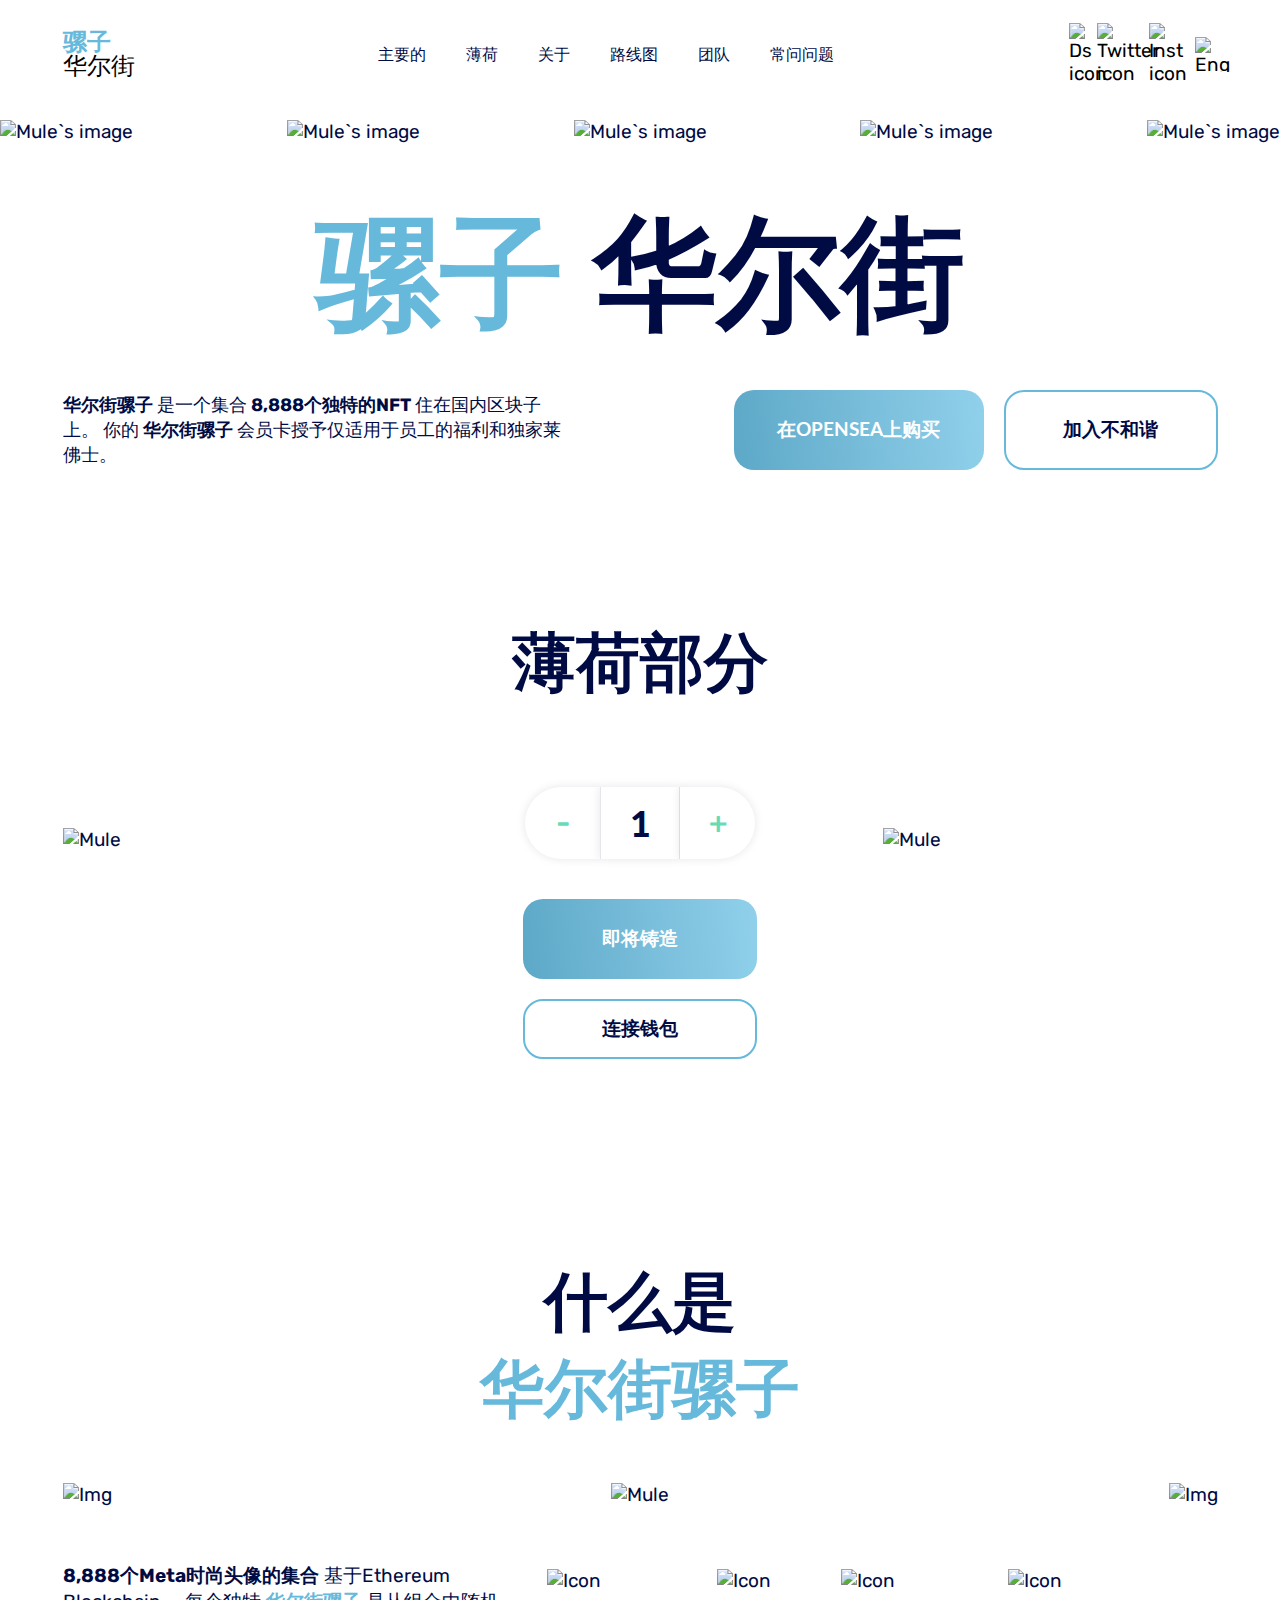
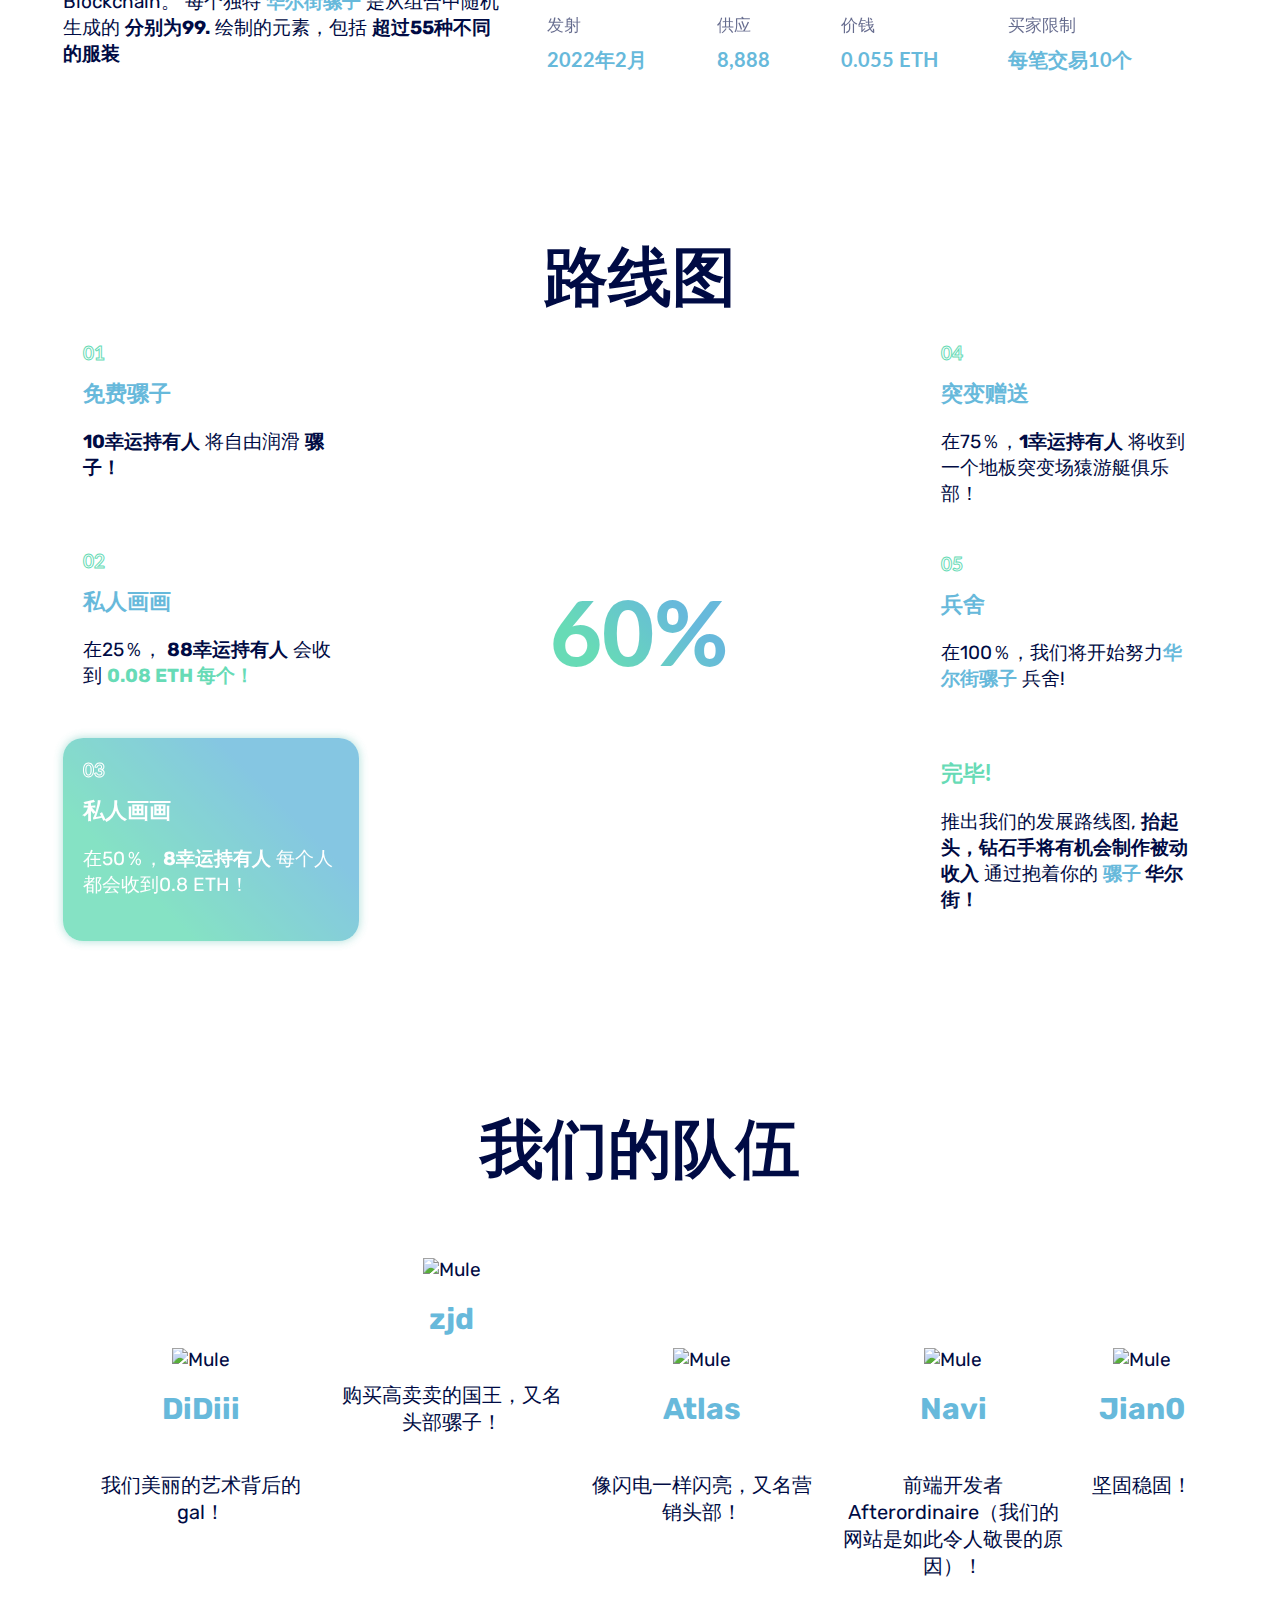
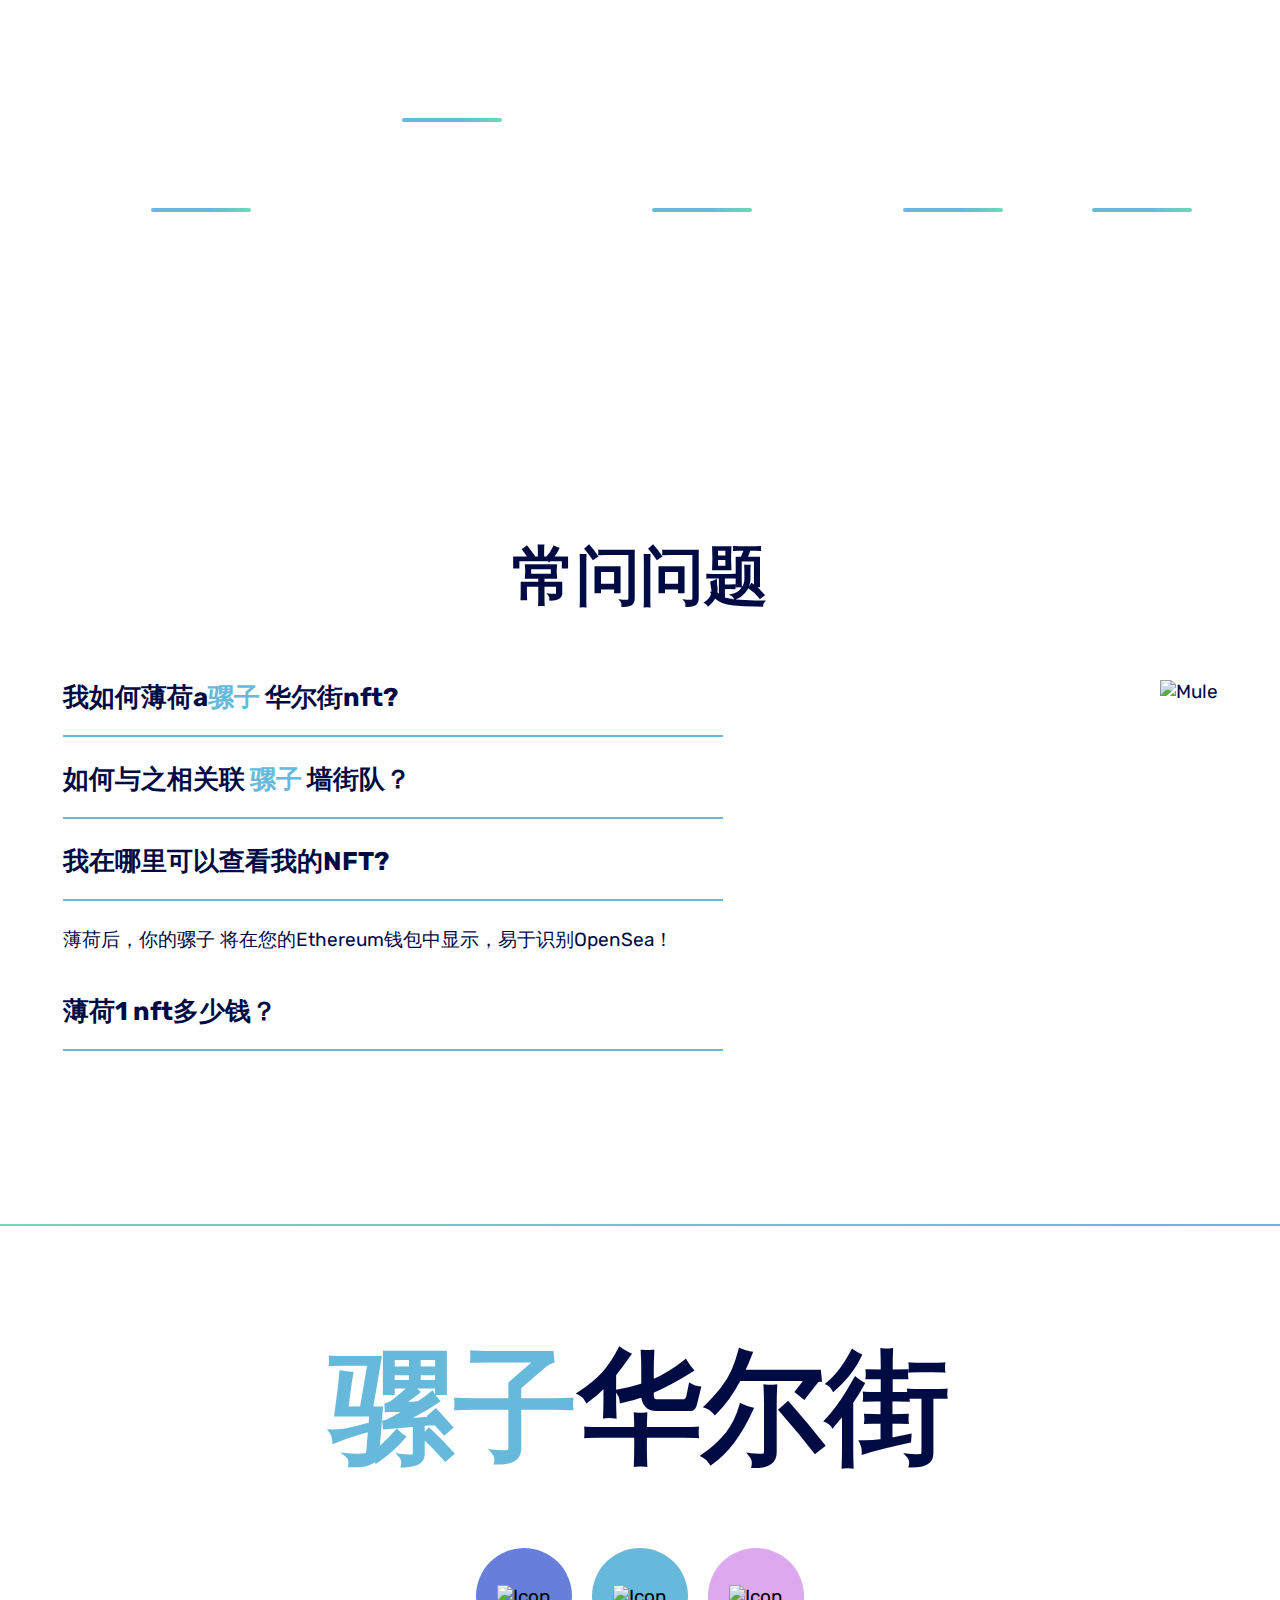
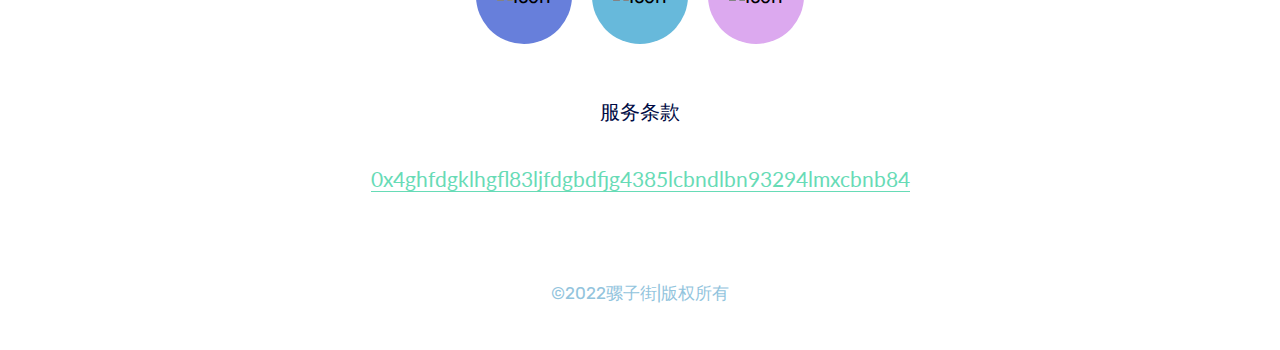
==== index_ch.html @ 457c48f9 "Add files via upload" ====
<!DOCTYPE html>
<!-- ==============================
    Project:        wallstreetmules.com
    Author:         Pavel Fers
    Telegram:       https://t.me/pavelfers
================================== -->
<html lang="en">
    <head>
        <meta charset="UTF-8" />
        <title>华尔街骡子</title>
        <meta http-equiv="X-UA-Compatible" content="IE=edge" />
        <meta name="viewport" content="width=device-width, initial-scale=1.0" />
        <!-- Fonts -->
        <link rel="stylesheet" href="css/fonts.css" />
        <!-- Lato/Rubik Font connection -->
        <link rel="preconnect" href="https://fonts.googleapis.com" />
        <link rel="preconnect" href="https://fonts.gstatic.com" crossorigin />
        <link
            href="https://fonts.googleapis.com/css2?family=Lato:wght@400;700;900&family=Rubik:wght@300;400;700&display=swap"
            rel="stylesheet"
        />
        <!-- Normalize -->
        <link rel="stylesheet" href="css/normalize.css" />
        <!-- Styles -->
        <link rel="stylesheet" href="css/main.css" />
        <link href="https://unpkg.com/aos@2.3.1/dist/aos.css" rel="stylesheet" />
        <link rel="icon" href="img/icons/logo-icon.svg" type="image/x-icon" />
    </head>
    <body id="body">
        <header class="header" id="header">
            <div class="container">
                <div class="header__inner">
                    <div class="logo">
                        <a href="index.html">
                            <p class="logo-text">
                                <span>骡子</span><br />
                                华尔街
                            </p>
                        </a>
                    </div>
                    <nav class="nav">
                        <ul class="nav__list">
                            <li class="nav__item">
                                <a href="#" class="nav__link" target="_blank" data-scroll="#header">主要的</a>
                            </li>
                            <li class="nav__item">
                                <a href="#" class="nav__link" target="_blank" data-scroll="#mint">薄荷</a>
                            </li>
                            <li class="nav__item">
                                <a href="#" class="nav__link" target="_blank" data-scroll="#about">关于</a>
                            </li>
                            <li class="nav__item">
                                <a href="#" class="nav__link" target="_blank" data-scroll="#map">路线图</a>
                            </li>
                            <li class="nav__item">
                                <a href="#" class="nav__link" target="_blank" data-scroll="#team">团队</a>
                            </li>
                            <li class="nav__item">
                                <a href="#" class="nav__link" target="_blank" data-scroll="#faq">常问问题</a>
                            </li>
                        </ul>
                    </nav> <!-- /.nav -->
                    <!-- /.nav -->
                    <div class="mobile__nav-wrapper">
                        <button id="burger" class="open__mobile">
                            <span class="burger"></span>
                            <span class="burger-text">菜单</span>
                        </button>
                        <li class="socials-item">
                            <a href="index.html">
                                <img src="img/icons/eng.png" alt="Eng icon" />
                            </a>
                        </li>
                        <nav class="mobile-nav" id="mobile-nav">
                            <ul class="nav__list">
                                <li class="nav__item">
                                    <a href="#" class="nav__link" target="_blank" data-scroll="#header">主要的</a>
                                </li>
                                <li class="nav__item">
                                    <a href="#" class="nav__link" target="_blank" data-scroll="#mint">薄荷</a>
                                </li>
                                <li class="nav__item">
                                    <a href="#" class="nav__link" target="_blank" data-scroll="#about">关于</a>
                                </li>
                                <li class="nav__item">
                                    <a href="#" class="nav__link" target="_blank" data-scroll="#map">路线图</a>
                                </li>
                                <li class="nav__item">
                                    <a href="#" class="nav__link" target="_blank" data-scroll="#team">团队</a>
                                </li>
                                <li class="nav__item">
                                    <a href="#" class="nav__link" target="_blank" data-scroll="#faq">常问问题</a>
                                </li>
                            </ul>
                        </nav>
                        <!-- /.mobile-nav -->
                    </div> <!-- /.mobile__nav-wrapper -->
                    <!-- /.mobile__nav-wrapper -->
                    <ul class="socials">
                        <li class="socials-item">
                            <a href="https://discord.com/" target="_blank">
                                <img src="img/icons/ds.svg" alt="Ds icon" />
                            </a>
                        </li>
                        <li class="socials-item">
                            <a href="https://twitter.com/wallstreetmules" target="_blank">
                                <img src="img/icons/twitter.svg" alt="Twitter icon" />
                            </a>
                        </li>
                        <li class="socials-item">
                            <a href="https://www.instagram.com/wallstreetmulesnft" target="_blank">
                                <img src="img/icons/inst.svg" alt="Inst icon" />
                            </a>
                        </li>
                        <li class="socials-item">
                            <a href="index.html">
                                <img src="img/icons/eng.png" alt="Eng icon" />
                            </a>
                        </li>
                    </ul>
                    <!-- /.socials -->
                </div>
            </div> <!-- /.container -->
        </header> <!-- /.header -->

        <section class="general" id="general">
            <ul class="general__gallery">
                <li class="general__gallery-item">
                    <img src="img/general/mule1.png" alt="Mule`s image" />
                </li>
                <li class="general__gallery-item">
                    <img src="img/general/mule2.png" alt="Mule`s image" />
                </li>
                <li class="general__gallery-item">
                    <img src="img/general/mule3.png" alt="Mule`s image" />
                </li>
                <li class="general__gallery-item">
                    <img src="img/general/mule4.png" alt="Mule`s image" />
                </li>
                <li class="general__gallery-item">
                    <img src="img/general/mule5.png" alt="Mule`s image" />
                </li>
            </ul>
            <div class="container">
                <div class="general__inner">
                    <h2 class="title general__title"><span>骡子</span> 华尔街</h2>
                    <div class="general__info">
                        <div class="general__desc">
                            <p class="general__desc-text">
                                <span>华尔街骡子</span> 是一个集合
                                <span>8,888个独特的NFT</span> 住在国内区块子上。 你的
                                <span>华尔街骡子</span> 会员卡授予仅适用于员工的福利和独家莱佛士。
                            </p>
                            <div class="general__buttons">
                                <a href="https://opensea.io/collection/wallstreetmules" target="_blank" class="btn"
                                    >在opensea上购买</a
                                >
                                <a href="https://discord.com/" target="_blank" class="btn btn-white"
                                    >加入不和谐</a
                                >
                            </div>
                        </div>
                    </div>
                </div>
            </div> <!-- /.container -->
        </section> <!-- /.general -->

        <!-- <section class="mint" id="mint">
            <div class="container">
                <div class="mint__inner">
                    <div class="mint__info">
                        <img src="img/mint/mule1.png" alt="Mule" class="mint__info-img" />
                        <div class="mint__content">
                            <h2 class="title">薄荷部分</h2>
                            <div class="mint__calc">
                                <div
                                    class="mint__calc-btn"
                                    id="decrease"
                                    onclick="decreaseValue()"
                                    value="Decrease Value"
                                >
                                    -
                                </div>
                                <input type="number" id="number" value="1" max="10" disabled/="">
                                <div
                                    class="mint__calc-btn"
                                    id="increase"
                                    onclick="increaseValue()"
                                    value="Increase Value"
                                >
                                    +
                                </div>
                            </div>
                            <div class="mint__price">
                                <span><span id="price">0.1</span>eth</span>
                            </div>
                            <div target="_blank" class="mint__btn btn" id="mintBtn">薄荷</div>
                            <div target="_blank" class="mint__btn btn-white btn" id="connectWalletBtn">
                                连接钱包
                            </div>
                        </div>
                        <img src="img/mint/mule2.png" alt="Mule" class="mint__info-img" />
                    </div> 
                </div> 
            </div> 
        </section> -->

        <section class="mint" id="mint">
            <div class="container">
                <div class="mint__inner">
                    <div class="mint__info">
                        <img src="img/mint/mule1.png" alt="Mule" class="mint__info-img" />
                        <div class="mint__content">
                            <h2 class="title">薄荷部分</h2>
                            <div class="mint__calc">
                                <div
                                    class="mint__calc-btn"
                                    id="decrease"
                                    onclick="decreaseValue()"
                                    value="Decrease Value"
                                >
                                    -
                                </div>
                                <input type="number" id="number" value="1" max="10" disabled/="">
                                <div
                                    class="mint__calc-btn"
                                    id="increase"
                                    onclick="increaseValue()"
                                    value="Increase Value"
                                >
                                    +
                                </div>
                            </div>
                            <div class="mint__price">
                                <span><span id="price">0.1</span>eth</span>
                            </div>
                            <a target="_blank" class="mint__btn btn">即将铸造</a>
                            <div target="_blank" class="mint__btn btn-white btn" id="connectWalletBtn">
                                连接钱包
                            </div>
                        </div>
                        <img src="img/mint/mule2.png" alt="Mule" class="mint__info-img" />
                    </div> 
                </div> 
            </div> 
        </section>

        <section class="about" id="about">
            <div class="container">
                <div class="about__inner">
                    <h2 class="about__title title">
                        什么是 <br />
                        <span>华尔街骡子</span>
                    </h2>
                    <ul class="about__gallery">
                        <li class="about__gallery-item">
                            <img src="img/about/group1.png" alt="Img" class="about__img-group" />
                        </li>
                        <li class="about__gallery-item">
                            <img src="img/about/mule2.png" alt="Mule" class="about__img" />
                        </li>
                        <li class="about__gallery-item">
                            <img src="img/about/group2.png" alt="Img" class="about__img-group" />
                        </li>
                    </ul>
                    <div class="about__desc">
                        <p class="about__desc-text">
                            <span>8,888个Meta时尚头像的集合</span> 基于Ethereum Blockchain。
                            每个独特 <span>华尔街骡子</span> 是从组合中随机生成的
                            <span>分别为99.</span> 绘制的元素，包括
                            <span>超过55种不同的服装</span>
                        </p>
                        <ul class="about__info">
                            <li class="about__info-item">
                                <div class="about__item-img">
                                    <img src="img/icons/rocket.svg" alt="Icon" />
                                </div>
                                <p class="about__item-name">发射</p>
                                <p class="about__item-value">2022年2月</p>
                            </li>
                            <li class="about__info-item">
                                <div class="about__item-img">
                                    <img src="img/icons/supply.svg" alt="Icon" />
                                </div>
                                <p class="about__item-name">供应</p>
                                <p class="about__item-value">8,888</p>
                            </li>
                            <li class="about__info-item">
                                <div class="about__item-img">
                                    <img src="img/icons/price.svg" alt="Icon" />
                                </div>
                                <p class="about__item-name">价钱</p>
                                <p class="about__item-value">0.055 ETH</p>
                            </li>
                            <li class="about__info-item">
                                <div class="about__item-img">
                                    <img src="img/icons/trans.svg" alt="Icon" />
                                </div>
                                <p class="about__item-name">买家限制</p>
                                <p class="about__item-value">每笔交易10个</p>
                            </li>
                        </ul> <!-- /.about__info -->
                    </div> <!-- /.about__desc -->
                </div> <!-- /.about__inner -->
            </div> <!-- /.container -->
        </section> <!-- /.about -->

        <section class="map" id="map">
            <div class="container">
                <div class="map__inner">
                    <h2 class="title">路线图</h2>
                    <div class="map__content">
                        <ul class="map__content-group">
                            <li class="map__card">
                                <div class="map__card-content">
                                    <p class="map__card-number">01</p>
                                    <h3 class="map__card-title">免费骡子</h3>
                                    <p class="map__text">
                                        <span>10幸运持有人</span> 将自由润滑
                                        <span>骡子！</span>
                                    </p>
                                </div>
                            </li>
                            <li class="map__card">
                                <div class="map__card-content">
                                    <p class="map__card-number">02</p>
                                    <h3 class="map__card-title">私人画画</h3>
                                    <p class="map__text">
                                        在25％，
                                        <span>88幸运持有人</span> 会收到
                                        <span class="map__text-green">0.08 ETH 每个！</span>
                                    </p>
                                </div>
                            </li>
                            <li class="map__card map__card-filled">
                                <div class="map__card-content">
                                    <p class="map__card-number">03</p>
                                    <h3 class="map__card-title">私人画画</h3>
                                    <p class="map__text">
                                        在50％，<span>8幸运持有人</span> 每个人都会收到0.8 ETH！
                                    </p>
                                </div>
                            </li>
                        </ul>
                        <div class="counter">
                            <p>60%</p>
                        </div>
                        <div class="counter counter-tablet">
                            <p>60%</p>
                        </div>
                        <div class="counter counter-mobile">
                            <p>60%</p>
                        </div>
                        <div class="counter counter-small">
                            <p>60%</p>
                        </div>
                        <ul class="map__content-group">
                            <li class="map__card">
                                <div class="map__card-content">
                                    <p class="map__card-number">04</p>
                                    <h3 class="map__card-title">突变赠送</h3>
                                    <p class="map__text">
                                        在75％，<span>1幸运持有人</span> 将收到一个地板突变场猿游艇俱乐部！
                                    </p>
                                </div>
                            </li>
                            <li class="map__card">
                                <div class="map__card-content">
                                    <p class="map__card-number">05</p>
                                    <h3 class="map__card-title">兵舍</h3>
                                    <p class="map__text">
                                        在100％，我们将开始努力<span class="map__text-blue">华尔街骡子</span> 兵舍!
                                    </p>
                                </div>
                            </li>
                            <li class="map__card">
                                <div class="map__card-content">
                                    <h3 class="map__card-title">完毕!</h3>
                                    <p class="map__text">
                                        推出我们的发展路线图,
                                        <span
                                            >抬起头，钻石手将有机会制作被动收入</span
                                        >
                                        通过抱着你的
                                        <span><span class="map__text-blue">骡子</span> 华尔街！</span>
                                    </p>
                                </div>
                            </li>
                        </ul> <!-- /.map__content-group -->
                    </div> <!-- /.map__content -->
                </div> <!-- /.map__inner -->
            </div> <!-- /.container -->
        </section> <!-- /.map -->

        <section class="team" id="team">
            <div class="container">
                <div class="team__inner">
                    <h2 class="title">我们的队伍</h2>
                    <ul class="team__cards">
                        <li class="team__card">
                            <img src="img/team/team1.png" alt="Mule" class="team__card-img" />
                            <h3 class="team__card-name">DiDiii</h3>
                            <p class="team__card-desc">
                                我们美丽的艺术背后的gal！
                            </p>
                        </li>
                        <li class="team__card">
                            <img src="img/team/team2.png" alt="Mule" class="team__card-img" />
                            <h3 class="team__card-name">zjd</h3>
                            <p class="team__card-desc">
                                购买高卖卖的国王，又名头部骡子！
                            </p>
                        </li>
                        <li class="team__card">
                            <img src="img/team/team3.png" alt="Mule" class="team__card-img" />
                            <h3 class="team__card-name">Atlas</h3>
                            <p class="team__card-desc">
                                像闪电一样闪亮，又名营销头部！
                            </p>
                        </li>
                        <li class="team__card">
                            <img src="img/team/team4.png" alt="Mule" class="team__card-img" />
                            <h3 class="team__card-name">Navi</h3>
                            <p class="team__card-desc">
                                前端开发者Afterordinaire（我们的网站是如此令人敬畏的原因）！
                            </p>
                        </li>
                        <li class="team__card">
                            <img src="img/team/team5.png" alt="Mule" class="team__card-img" />
                            <h3 class="team__card-name">Jian0</h3>
                            <p class="team__card-desc">
                                坚固稳固！
                            </p>
                        </li>
                    </ul> <!-- /.team__cards -->
                </div> <!-- /.team__inner -->
            </div> <!-- /.container -->
        </section> <!-- /.team -->

        <section class="faq" id="faq">
            <div class="container">
                <div class="faq__container">
                    <h2 class="title">常问问题</h2>
                    <div class="faq__content">
                        <div class="faq__accordion">
                            <ul class="faq__accordion-items">
                                <li class="faq__accordion-item">
                                    <div class="faq__accordion-title">
                                        <h3>我如何薄荷a<span>骡子</span> 华尔街nft?</h3>
                                        <span class="faq__accordion-icon"></span>
                                    </div>
                                    <div class="faq__accordion-content">
                                        <p>
                                            您只能通过我们的网站造成薄荷 (<a href="wallstreetmules.com">wallstreetmules.com</a>), 链接将通过我们的推特和不和谐提供。
                                        </p>
                                    </div>
                                </li>
                                <li class="faq__accordion-item">
                                    <div class="faq__accordion-title">
                                        <h3>
                                            如何与之相关联 <span>骡子</span> 墙街队？
                                        </h3>
                                        <span class="faq__accordion-icon"></span>
                                    </div>
                                    <div class="faq__accordion-content">
                                        <p>
                                            你会发现整个团队整天和整晚都在不和谐！不要害怕来说嗨，我们喜欢与我们的社区进行互动！
                                        </p>
                                    </div>
                                </li>
                                <li class="faq__accordion-item active">
                                    <div class="faq__accordion-title">
                                        <h3>我在哪里可以查看我的NFT?</h3>
                                        <span class="faq__accordion-icon"></span>
                                    </div>
                                    <div class="faq__accordion-content">
                                        <p>薄荷后，你的<span>骡子</span> 将在您的Ethereum钱包中显示，易于识别OpenSea！</p>
                                    </div>
                                </li>
                                <li class="faq__accordion-item">
                                    <div class="faq__accordion-title">
                                        <h3>薄荷1 nft多少钱？</h3>
                                        <span class="faq__accordion-icon"></span>
                                    </div>
                                    <div class="faq__accordion-content">
                                        <p>我们薄荷的价格为0.055 Eth，每笔交易最多10件！</p>
                                    </div>
                                </li>
                            </ul>
                            <!-- /.faq__accordion-items -->
                        </div>
                        <!-- /.faq__accordion -->
                        <div class="faq__content-img">
                            <img src="img/faq/mule.png" alt="Mule" />
                        </div>
                    </div> <!-- /.faq__content -->
                </div> <!-- /.faq__container -->
            </div> <!-- /.container -->
        </section> <!-- /.faq -->

        <footer class="footer" id="footer">
            <div class="container">
                <div class="footer__inner">
                    <h2 class="title footer__title"><span>骡子</span>华尔街</h2>
                    <ul class="footer__socials">
                        <li class="footer__socials-item">
                            <a href="https://discord.com/" target="_blank" class="footer__socials-link">
                                <img src="img/footer/ds.svg" alt="Icon" />
                            </a>
                        </li>
                        <li class="footer__socials-item">
                            <a href="https://twitter.com/wallstreetmules" target="_blank" class="footer__socials-link">
                                <img src="img/footer/twitter.svg" alt="Icon" />
                            </a>
                        </li>
                        <li class="footer__socials-item">
                            <a href="https://www.instagram.com/wallstreetmulesnft" target="_blank" class="footer__socials-link">
                                <img src="img/footer/ins.svg" alt="Icon" />
                            </a>
                        </li>
                    </ul>
                    <div class="footer__links">
                        <a href="userf/terms.pdf" target="_blank" class="footer__terms">服务条款</a>
                        <a href="https://etherscan.io/" target="_blank" class="footer__adress"
                            >0x4ghfdgklhgfl83ljfdgbdfjg4385lcbndlbn93294lmxcbnb84</a
                        >
                    </div>
                    <p class="footer__copyright">©2022骡子街|版权所有</p>
                </div> <!-- /.footer__inner -->
            </div> <!-- /.container -->
        </footer> <!-- /.footer -->

        <!-- ethers library -->
        <script src="https://cdn.ethers.io/lib/ethers-5.2.umd.min.js" type="application/javascript"></script>
        <!-- Jquery library -->
        <script src="https://cdnjs.cloudflare.com/ajax/libs/jquery/3.5.1/jquery.min.js"></script>
        <!-- Jquery circle progress library for section monitoring -->
        <script src="https://rawgit.com/kottenator/jquery-circle-progress/1.2.2/dist/circle-progress.js"></script>
        <!-- Retina un. -->
        <script type="text/javascript" src="js/retina.js"></script>
        <script src="https://unpkg.com/aos@2.3.1/dist/aos.js"></script>
        <script>
            AOS.init();
        </script>
        <!-- Main.js file -->
        <script src="js/app.js"></script>
        <!-- web3 mint -->
        <script src="js/mint.js" type="module"></script>
        <script>
            let burger = document.getElementById("burger"),
                nav = document.getElementById("mobile-nav"),
                slowmo = document.getElementById("slowmo");
            body = document.getElementById("body");

            // Открытие мобильного Гамбургер меню
            $(".nav__link").on("click", function (event) {
                $("#body").removeClass("no-scroll");
                $(".mobile-nav").removeClass("is-open");
                $(".open__mobile").removeClass("is-open");
            });

            burger.addEventListener("click", function (e) {
                this.classList.toggle("is-open");
                nav.classList.toggle("is-open");
            });

            burger.addEventListener("click", function (e) {
                body.classList.toggle("no-scroll");
            });

            slowmo.addEventListener("click", function (e) {
                this.classList.toggle("is-slowmo");
            });

            burger.addEventListener("click", function (e) {
                this.classList.toggle("is-open");
                nav.classList.toggle("is-open");
            });
        </script>
    </body>
</html>
---- css/fonts.css ----
/* Gilroy Font */

@font-face {
    font-family: 'Gilroy';
    src: url('../fonts/Gilroy-Bold.ttf');
    font-weight: 700;
}

@font-face {
    font-family: 'Gilroy';
    src: url('../fonts/Gilroy-Medium.ttf');
    font-weight: 500;
}

@font-face {
    font-family: 'Gilroy';
    src: url('../fonts/Gilroy-Regular.ttf');
    font-weight: 400;
}
---- css/main.css ----
body {
    font-family: 'Rubik', sans-serif;
    font-size: 19px;
    font-weight: 400;
    padding: 0;
    margin: 0;
    background-color: #fff;
    color: #000B44;
    overflow-x: hidden;
}

*,
*::before,
*::after {
    padding: 0;
    margin: 0;
    box-sizing: border-box;
}

a, button, input, select {
    outline: none;
}

a {
    text-decoration: none;
    color: #000;
}

ul, li {
    list-style-type: none;
}

details, summary {
    outline: none;
    border: none;
}

summary::marker {
    font-size: 0;
}

/*========================
        Common Styles 
==========================*/

.title {
    font-family: 'Lato', sans-serif;
    font-size: 64px;
    font-weight: 900;
    text-align: center;
}

.title span {
    color: #67B9DB;
}

.btn {
    display: flex;
    justify-content: center;
    align-items: center;
    font-family: 'Lato', sans-serif;
    font-weight: 700;
    font-size: 19px;
    text-transform: uppercase;
    border-radius: 20px;
    color: #fff;
    background: linear-gradient(84.14deg, #5EA9C8 1.66%, #90D0EB 99.65%);
    height: 80px;
    width: 250px;
    transition: all 0.5s ease;
}

.btn:hover {
    box-shadow: 0px 0px 40px 15px rgba(0, 166, 236, 0.2);
    transition: all 0.5s ease;
}

.btn-white {
    background: #fff;
    color: #000B44;
    border: 2px solid #67B9DB;
}

@media (max-width: 768px) {
    .title {
        font-size: 42px;
    }
}

@media (max-width: 660px) {
    .btn {
        font-size: 16px;
        height: 66px;
    }
}

@media (max-width: 490px) {
    .btn {
        font-size: 15px;
        height: 55px;
        width: 175px;
    }

    .title {
        font-size: 34px;
    }
}

@media (max-width: 428px) {
    .btn {
        font-size: 13px;
    }
}

/*========================
        Сontainer 
==========================*/

.container {
    max-width: 1185px;
    width: 100%;
    margin: 0 auto;
    padding: 0 15px;
}

/*========================
         Header 
==========================*/

.header {
    position: absolute;
    z-index: 28;
    top: 0;
    width: 100%;
}

.header__inner {
    margin-top: 30px;
    display: flex;
    justify-content: space-between;
    align-items: center;
}

.logo-text {
    font-family: 'Gilroy';
    max-width: 150px;
    font-weight: 400;
    font-size: 24px;
    line-height: 100%;
}

.logo-text span {
    font-weight: 700;
    color: #67B9DB;
}

.nav__list {
    display: flex;
    justify-content: space-between;
}

.nav__item {
    margin-right: 40px;
}

.nav__item:last-child {
    margin-right: 0;
}

.nav__link {
    font-size: 16px;
    font-weight: 300;
    position: relative;
    transition: all 0.2s ease;
    color: #000B44;
}

.nav__link:hover:before {
    content: "";
    width: 100%;
    height: 2px;
    background-color: #000B44;
    position: absolute;
    left: 0;
    bottom: -5px;
    transition: all 0.2s ease;
}

.socials {
    display: flex;
    justify-content: space-between;
}

.socials-item {
    margin-right: 20px;
}

.socials-item:last-child {
    margin-right: 0;
}

.header .socials-item:last-child img {
    width: 35px;
    height: 35px;
    margin-left: 10px;
}

.socials-item a {
    display: flex;
    justify-content: center;
    align-items: center;
    height: 20px;
    width: 20px;
    transition: all 0.8s;
}

.socials-item a:hover {
    opacity: 0.4;
    transition: all 0.8s;
}

/* MOBILE NAV */ 

.mobile__nav-wrapper {
    display: none;
}

.mobile-nav .nav__link:hover:before {
    left: 0;
    width: 100%;
    opacity: 0.6;
}

/* Main menu positionning */

.mobile-nav {
    position: absolute;
    top: 0;
    right: 0;
    left: 0;
    bottom: 0;
    text-align: center;
    background-color: #4660e8;
    background-position: right;
    opacity: 0;
    z-index: -1;
    visibility: hidden;
    transition: all .375s;
    width: 100vw;
    height: 200vw;
}

.mobile-nav.is-open {
    opacity: 1;
    z-index: 100;
    visibility: visible;
}

/* Background effect */
.mobile-nav::before {
	 content: '';
    position: absolute;
    top: 0;
    bottom: 0;
    left: 0;
    right: -15px;
    background: linear-gradient(225.17deg, #67B9DB 28.66%, #67DBB6 73.54%);
    opacity: 0.4;
    transform-origin: 0 0;
    transform: skew(-14deg) translateX(-120%);
    transition: all .275s .1s;
}

.mobile-nav.is-open::before {
    transform: skew(-14deg) translateX(0);
}

/* Skewing effect on menu links */
.mobile-nav .nav__list {
    margin-top: 115px;
    display: inline-flex;
    flex-direction: column;
    height: 100%;
    align-items: flex-end;
    justify-content: start;
    transform: translateX(-18%) skew(-16deg);
}

.mobile-nav .nav__item {
    display: block;
    margin: 15px 0;
    font-size: 18px;
    text-align: right;
    transform: skew(16deg);
}

/* Apparition effect on links */
.mobile-nav .nav__link {
    opacity: 0;
    transform: translateY(-10px);
}

.mobile-nav.is-open a {
    opacity: 1;
    transform: translateY(0);
}
.mobile-nav .nav__item:nth-child(1) .nav__link {
	transition: all 275ms 175ms
}
.mobile-nav .nav__item:nth-child(2) .nav__link {
	transition: all 275ms 225ms
}
.mobile-nav .nav__item:nth-child(3) .nav__link {
	transition: all 275ms 275ms
}
.mobile-nav .nav__item:nth-child(4) .nav__link {
	transition: all 275ms 325ms
}
.mobile-nav .nav__item:nth-child(5) .nav__link {
	transition: all 275ms 375ms
}


/* Decoration */
.mobile-nav .nav__list,
.mobile-nav .nav__item {
	list-style: none;
	padding: 0;
}

.mobile__nav-wrapper .logo {
    position: absolute;
    z-index: 115;
    left: 0;
    top: -10px;
}

/* Burger Style */
.open__mobile {
	position: absolute;
    top: 45px;
	padding-top: 20px;
    right: 15px;
	z-index: 1000;
	background: none;
	border: 0;
	cursor: pointer;
}

.open__mobile:focus {
	outline: none;
}

.mobile__nav-wrapper .burger {
	position: relative;
	display: block;
	width: 28px;
	height: 4px;
	margin: 0 auto;
	background: #000B44;
	transform: skew(5deg);
	transition: all .275s;
}

.mobile__nav-wrapper .burger:after,
.mobile__nav-wrapper .burger:before {
	content: '';
	display: block;
	height: 100%;
	background: #000B44;
	transition: all .275s;
}

.mobile__nav-wrapper .burger:after {
	transform: translateY(-12px) translateX(-2px) skew(-20deg);
}

.mobile__nav-wrapper .burger:before {
	transform: translateY(-16px) skew(-10deg);
}

/* Toggle State part */
.is-open .burger {
	transform: skew(5deg) translateY(-8px) rotate(-45deg);
    background: #000B44;
}

.is-open .burger:before {
	transform: translateY(0px) skew(-10deg) rotate(75deg);
    background: #000B44;
}

.is-open .burger:after {
	transform: translateY(-12px) translateX(10px) skew(-20deg);
    opacity: 0;
}

/* MENU Text part */

.burger-text {
	display: block;
	font-size: .675rem;
	letter-spacing: .05em;
	margin-top: .5em;
	text-transform: uppercase;
	font-weight: 500;
	text-align: center;
	color: #000B44;
}

.is-open .burger-text {
    color: #000B44;
}

.no-scroll {
    overflow: hidden;
}

.mobile-nav .socials {
    justify-content: space-around;
    position: absolute;
    left: 37px;
    bottom: 75px;
}

@media (max-width: 768px) {

    .header .socials {
        display: none;
    }

    .mobile-nav.is-open .socials {
        display: flex;
        top: 570px;
    }

    .nav {
        display: none;
    }

    .mobile__nav-wrapper {
        display: block;
    }
    
    .mobile__nav-wrapper .socials-item {
        margin: 10px 50px 0 0;
    }

    .mobile__nav-wrapper .socials-item img {
        width: 25px;
        height: 25px;
    }

    .mobile__nav-wrapper .socials-item {
        margin-top: 0;
    }

}

@media (max-width: 490px) {
    .logo-text {
        font-size: 17px;
    }

    .open__mobile {
        padding-top: 0;
        top: 50px;
    }
}

@media (max-width: 428px) {

    .mobile-nav .nav__list {
        margin-top: 200px;
    }

}

/*========================
         General 
==========================*/

.general {
    margin-top: 120px;
    position: relative;
}

.general::before {
    content: "";
    background: url(../img/general/effect1.png);
    position: absolute;
    max-width: 1309px;
    width: 100%;
    height: 620px;
    right: calc(50% - 1309px / 2);
    top: -120px;
    z-index: -1;
}

.general::after {
    content: "";
    background: url(../img/general/effect2.png);
    position: absolute;
    max-width: 680px;
    width: 100%;
    height: 1048px;
    right: 0;
    top: -120px;
    z-index: -1;
}

.general__gallery {
    display: flex;
    align-items: center;
    justify-content: space-between;
}

.general__gallery-item {
    margin-right: 140px;
}

.general__gallery-item:last-child {
    margin-right: 0px;
}

.general__gallery-item img {
    max-width: 310px;
    width: 100%;
    max-height: 310px;
    height: 100%;
}

.general__title {
    font-size: 124px;
    margin-top: 50px;
}

.general__title span {
    color: #67B9DB;
}

.general__desc {
    display: flex;
    align-items: center;
    justify-content: space-between;
    margin-top: 30px;
}

.general__desc-text {
    font-size: 18px;
    line-height: 25px;
    max-width: 513px;
    width: 100%;
    text-align: left;
}

.general__desc-text span {
    font-weight: 700;
}

.general__buttons {
    display: flex;
}

.general__buttons .btn-white {
    margin-left: 20px;
    width: 214px;
}


@media (max-width: 1310px) {
    .general::before {
        right: 0;
    }
}

@media (max-width: 990px) {
    .general__gallery-item {
        margin-right: 50px;
    }

    .general__title {
        font-size: 94px;
    }

    .general__desc-text {
        max-width: 400px;
    }
}

@media (max-width: 768px) {
    .general__gallery-item {
        margin-right: 22px;
    }

    .general__title {
        font-size: 71px;
        margin-top: 30px;
    }

    .general__desc {
        flex-direction: column;
    }

    .general__desc-text {
        text-align: center;
    }

    .general__buttons {
        margin-top: 35px;
    }
}

@media (max-width: 700px) {
    .general__title {
        font-size:  62px;
    }

    .general__desc-text {
        max-width: 536px;
    }
}

@media (max-width: 490px) {

    .general__gallery-item {
        margin-right: 10px;
    }

    .general__title {
        font-size: 44px;
    }

    .general__desc-text {
        font-size: 16px;
        max-width: 400px;
    }

    .general__buttons .btn-white {
        width: 175px;
    }
}

@media (max-width: 428px) {
    .general__title {
        font-size: 37px;
    }

    .general__desc-text {
        font-size: 16px;
        max-width: 303px;
    }

    .general::before {
        max-width: 710px;
    }
}

/*========================
         Mint 
==========================*/

.mint {
    position: relative;
}

.mint::before {
    content: "";
    background: url(../img/mint/effect1.png);
    position: absolute;
    max-width: 858px;
    width: 100%;
    height: 1668px;
    left: 0;
    bottom: -400px;
    z-index: -1;
}

.mint__inner {
    margin-top: 150px;
}

.mint__info {
    display: flex;
    justify-content: space-between;
    align-items: center;
}

.mint__info-img {
    max-width: 335px;
    max-height: 420px;
    width: 100%;
    height: 100%;
}

.mint__calc {
    display: flex;
    justify-content: center;
    align-items: center;
    margin-top: 80px;
}

.mint__calc-btn {
    cursor: pointer;
    display: flex;
    justify-content: center;
    align-items: center;
    width: 75px;
    height: 72px;
    font-size: 30px;
    font-weight: 500;
    text-align: center;
    line-height: 140%;
    border-radius: 100px 0 0 100px;
    background-color: #fff;
    color: #67DBB6;
    box-shadow: 0px 0px 10px rgba(0, 11, 68, 0.1);
    user-select: none;
}

.mint__calc-btn:last-child {
    border-radius: 0px 100px 100px 0;
}

.mint input#number {
    font-family: 'Lato', sans-serif;
    color: #000B44;
    font-size: 36px;
    font-weight: 900;
    text-align: center;
    width: 80px;
    height: 72px;
    background-color: #fff;
    border: none;
    border-right: 1px solid rgba(0, 11, 68, 0.1);
    border-left: 1px solid rgba(0, 11, 68, 0.1);
    box-shadow: 0px 0px 10px rgba(0, 11, 68, 0.1);
}
  
.mint input[type=number]::-webkit-inner-spin-button,
.mint input[type=number]::-webkit-outer-spin-button {
    -webkit-appearance: none;
    margin: 0;
}
  
.mint input[type=number] {
      -moz-appearance:textfield;
}

.mint__price {
    display: none;
}

.mint__btn {
    cursor: pointer;
    margin: 40px auto 0;
    width: 234px;
}

.mint__btn.btn-white {
    margin-top: 20px;
    height: 60px;
}

@media (max-width: 930px) {
    .mint__info-img {
        max-width: 300px;
    }

    .mint__info {
        align-items: end;
    }

    .mint__calc {
        margin-top: 25px;
    }
}

@media (max-width: 768px) {
    .mint__info-img {
        max-width: 210px;
    }

    .mint__calc-btn, .mint input#number {
        height: 55px;
        width: 55px;
    }

    .mint input#number {
        font-size: 28px;
    }

    .mint__calc {
        margin-top: 40px;
    }
}

@media (max-width: 700px) {
    .mint__info-img {
        max-width: 170px;
    }
}

@media (max-width: 610px) {
    .mint__info-img {
        max-width: 145px;
    }
}

@media (max-width: 550px) {
    .mint__info-img {
        max-width: 120px;
    }
}

@media (max-width: 490px) {
    .mint__btn {
        width: 135px;
        font-size: 13px;
    }

    .mint__info-img {
        max-width: 138px;
    }

    .mint__calc-btn, .mint input#number {
        height: 45px;
        width: 45px;
        font-size: 22px;
    }
}

@media (max-width: 429px) {
    .mint__info-img {
        max-width: 109px;
    }

    .mint::before {
        max-width: 710px;
    }
} 


/*========================
         About 
==========================*/

.about {
    padding-top: 200px;
    position: relative;
    background: url(../img/about/effect1.png) center center no-repeat;
    background-position-y: top;
}

.about__gallery {
    display: flex;
    justify-content: space-between;
    align-items: center;
    margin-top: 50px;
    width: 100%;
}

.about__img {
    max-width: 392px;
    width: 100%;
    max-height: 392px;
    height: 100%;
    margin: 0 15px;
}

.about__img-group {
    max-width: 392px;
    max-height: 392px;
    height: 100%;
    width: 100%;
}

.about__desc {
    display: flex;
    margin-top: 50px;
    align-items: center;
}

.about__desc-text {
    max-width: 444px;
    width: 100%;
    margin-right: 40px;
}

.about__desc-text span {
    font-weight: 700;
}

.about__desc-text span:nth-child(2) {
    color: #67B9DB;
}

.about__info {
    display: flex;
}

.about__info-item {
    margin-right: 70px;
}

.about__info-item:last-child {
    margin-right: 0;
}

.about__item-img {
    display: flex;
    align-items: center;
    height: 48px;
    margin-bottom: 10px;
}


.about__item-name {
    font-size: 17px;
    margin-bottom: 10px;
    opacity: 0.6;
}

.about__item-value {
    font-family: 'Lato', sans-serif;
    font-size: 20px;
    font-weight: 700;
    color: #67B9DB;
}

@media (max-width: 990px) {
    .about__img {
        max-width: 300px;
        max-height: 300px;
        margin: 0px auto;
    }

    .about__desc-text {
        max-width: 426px;
    }

    .about__info {
        display: flex;
        flex-wrap: wrap;
        justify-content: space-evenly;
    }

    .about__info-item {
        flex-direction: column;
        align-items: center;
        justify-content: center;
        text-align: center;
    }

    .about__info-item:nth-child(3), .about__info-item:last-child {
        margin-top: 30px;
    }

    .about__item-img {
        justify-content: center;
    }
}

@media (max-width: 768px) {
    .about {
        padding-top: 150px;
        background-size: cover;
    }

    .about__img-group {
        max-width: 241px;
        max-height: 241px;
    }

    .about__desc {
        flex-direction: column;
        text-align: center;
    }

    .about__desc-text {
        margin-right: 0;
        max-width: 500px;
    }

    .about__info {
        margin-top: 35px;
    }

    .about__info-item:nth-child(3), .about__info-item:last-child {
        margin-top: 0px;
    }
}

@media (max-width: 700px) {
    .about__info-item {
        margin-right: 15px;
    }
}

@media (max-width: 517px) {
    .about__info-item:last-child {
        margin-top: 30px;
    }
}

@media (max-width: 490px) {
    .about__img-group {
        max-width: 252px;
        max-height: 252px;
    }

    .about__gallery-item:first-child {
        margin-right: 5px;
    }

    .about__gallery-item:last-child {
        margin-left: 5px;
    }

    .about__desc {
        margin-top: 30px;
    }

    .about__desc-text {
        font-size: 17px;
    }

    .about__item-img img {
        width: 30px;
        height: 30px;
    }

    .about__item-value {
        font-size: 18px;
    }

    .about__info-item {
        margin-right: 52px;
    }

    .about__info-item:nth-child(3) {
        margin-right: 0;
    }

    .about__info-item:nth-child(4) {
        margin-top: 30px;
    }
}

@media (max-width: 428px) {
    .about__desc-text {
        font-size: 15px;
    }

    .about__item-name {
        font-size: 15px;
    }

    .about__item-value {
        font-size: 16px;
    }
}

/*========================
         Map 
==========================*/

.map {
    position: relative;
    margin: 160px 0;
}

.map::before {
    content: "";
    background: url(../img/map/effect1.png);
    position: absolute;
    max-width: 671px;
    width: 100%;
    height: 1377px;
    left: 0;
    bottom: -120px;
    z-index: -1;
}

.map__content {
    display: flex;
    align-items: center;
}

.map__content-group {
    display: flex;
    flex-direction: column;
    height: 625px;
}

.map__content-group:last-child .map__card:last-child .map__card-title {
    color: #67DBB6;
    font-weight: 900;
}

.map__card {
    margin-bottom: 5px;
    max-width: 329px;
    padding: 20px;
}

.map__card {
    height: 33.3%;
}

.map__card-filled {
    background: linear-gradient(225.17deg, #67B9DB 28.66%, #67DBB6 73.54%);
    opacity: 0.8;
    box-shadow: 0px 0px 10px rgba(82, 189, 173, 0.6);
    border-radius: 20px;
    color: #fff;
}

.map__card-filled .map__card-number {
    -webkit-text-stroke: 1px #fff;
}

.map__card-filled .map__card-title {
    color: #fff;
}

.map__card-content {
    max-width: 260px;
}

.map__card-number, .map__card-title {
    font-family: 'Lato', sans-serif;
}

.map__card-number {
    font-size: 19px;
    font-weight: 700;
    -webkit-text-stroke: 1px #67DBB6;
    color: transparent;
    margin-bottom: 15px;
}

.map__card-title { 
    margin-bottom: 20px;
    font-size: 22px;
    font-weight: 700;
    color: #67B9DB;
}

.map__text {
    font-size: 19px;
}

.map__text-green {
    color: #67DBB6;
}

.map__text-blue {
    color: #67B9DB;
}

.map__text span {
    font-weight: 700;
}

.counter {
    width: 518px;
    height: 518px;
    position: relative;
    margin: 0 25px;
}

.counter-tablet {
    display: none;
}

.counter-mobile {
    display: none;
}

.counter-small {
    display: none;
}

.counter p {
    position: absolute;
    top: calc(50% - 57px);
    left: calc(50% - 90px);
    display: flex;
    flex-direction: column;
    font-family: 'Lato', sans-serif;
    font-size: 90px;
    font-weight: 900;
    text-align: center;
    background: linear-gradient(225.17deg, #67B9DB 28.66%, #67DBB6 73.54%);
    -webkit-background-clip: text;
    -webkit-text-fill-color: rgba(0, 0, 0, 0);
}

@media (max-width: 990px) {

    .counter {
        display: none;
    }

    .counter-tablet {
        display: block;
    }

    .counter p {
        top: calc(40% - 52px);
        left: calc(50% - 79px);
    }

    .map__card {
        padding: 15px;
    }

    .map__text {
        font-size: 18px;
    }

    .map__card-title {
        font-size: 20px;
        margin-bottom: 15px;
    }

    .map__card-number {
        margin-bottom: 10px;
    }   
}

@media (max-width: 768px) {

    .map {
        margin: 115px 0;
    }

    .counter-tablet {
        display: none;
    }

    .counter-mobile {
        display: block;
    }

    .counter {
        height: 280px;
        width: 280px;
    }

    .counter p {
        font-size: 68px;
        top: calc(53% - 52px);
        left: calc(55% - 79px);
    }

    .map__content-group {
        height: 470px;
    }

    .map__text {
        font-size: 16px;
    }

    .map__card-title {
        font-size: 17px;
    }
}

@media (max-width: 700px) {
    .map__content {
        display: block;
        margin-top: 50px;
    }

    .map__content-group {
        flex-direction: inherit;
        height: auto;
    }

    .map__card-content {
        text-align: center;
    }

    .counter {
        margin: 30px auto;
    }
}

@media (max-width: 490px) {
    .map__content-group {
        flex-direction: column;
        justify-content: center;
        align-items: center;
    }

    .map::before {
        bottom: 463px;
    }

    .counter-mobile {
        display: none;
    }
}

@media (max-width: 430px) {
    .counter-small {
        display: block;
    }

    .counter {
        height: 230px;
        width: 230px;
    }

    .counter p {
        font-size: 60px;
        top: calc(57% - 52px);
        left: calc(60% - 79px);
        background: none;
        -webkit-text-fill-color: #67DBB6;
    }
}

/*========================
          Team 
==========================*/

.team {
    position: relative;
    margin-bottom: 180px;
}

.team::before {
    content: "";
    background: url(../img/team/effect2.png);
    position: absolute;
    max-width: 711px;
    width: 100%;
    height: 1263px;
    left: 0;
    bottom: -120px;
    z-index: -1;
}

.team::after {
    content: "";
    background: url(../img/team/effect1.png);
    position: absolute;
    max-width: 929px;
    width: 100%;
    height: 2289px;
    right: 0;
    bottom: 200px;
    z-index: -1;
}

.team__cards {
    display: flex;
    flex-wrap: wrap;
    align-items: center;
    justify-content: space-evenly;
    margin-top: 155px;
}

.team__card {
    text-align: center;
    position: relative;
    margin-bottom: 45px;
    height: 560px;
}

.team__card::before {
    position: absolute;
    content: "";
    left: calc(50% - 100px / 2);
    top: 460px;
    background: linear-gradient(270deg, #67DBB6 0%, #67B9DB 41.55%, #67B9DB 98.5%);
    border-radius: 20px;
    width: 100px;
    height: 4px;
    z-index: 1;
}

.team__card:nth-child(2) {
    transform: translateY(-90px);
}

.team__card-img {
    margin-bottom: 20px;
    max-width: 378px;
    height: 380px;
    width: 95%;
}

.team__card-name {
    font-size: 30px;
    font-weight: 700;
    color: #67B9DB;
    margin-bottom: 45px;
}


.team__card-desc {
    font-size: 20px;
    max-width: 225px;
    width: 100%;
    margin: 0 auto;
}

@media (max-width: 1170px) {

    .team__card::before {
        top: 434px;
    }

    .team__card-img {
        height: 354px;
        width: 90%;
    }

    .team__cards {
        justify-content: space-around;
    }

    .team__card:nth-child(2) {
        transform: translateY(0);
    }
}

@media (max-width: 768px) {
    
    .team {
        margin-bottom: 120px;
    }

    .team__cards {
        margin-top: 100px;
    }

    .team__card-img {
        max-width: 300px;
        height: 300px;
    }

    .team__card::before {
        top: 380px;
    }
}

@media (max-width: 700px) {
    .team__card-desc {
        max-width: 180px;
        font-size: 17px;
    }

    .team__card-img {
        width: 210px;
        height: 210px;
    }

    .team__card-name {
        font-size: 23px;
    }

    .team__card {
        height: 370px;
    }

    .team__card::before {
        top: 285px;
    }

    .team__card:nth-child(2) {
        transform: translateY(-50px);
    }
}

@media (max-width: 660px) {
    .team__card:nth-child(2) {
        transform: translateY(0px);
    }

    .team__card {
        margin-top: 45px;
        margin-bottom: 0;
    }

    .team__cards {
        margin-top: 40px;
    }
}

@media (max-width: 490px) {
    .team__card-img {
        width: 175px;
        height: 175px;
    }

    .team__card::before {
        top: 248px;
    }

    .team__card-name {
        font-size: 21px;
    }

    .team__card-desc {
        font-size: 14px;
    }
}

@media (max-width: 428px) {

    .team__card {
        height: 310px;
    }

    .team__card:before {
        left: calc(50% - 40px / 2);
        width: 40px;
    }

    .team__card-img {
        width: 155px;
        height: 155px;
    }

    .team__card::before {
        top: 225px;
    }

    .team:after {
        bottom: 709px;
    }

    .team::before {
        bottom: 200px;
        max-width: 710px;
    }

    .team::after {
        max-width: 710px;
    }
}

/*========================
          FAQ 
==========================*/

.faq {
    position: relative;
    padding-bottom: 150px;
}

.faq::before {
    content: "";
    background: url(../img/faq/effect1.png);
    position: absolute;
    max-width: 680px;
    width: 100%;
    height: 1253px;
    right: 0;
    bottom: -100px;
    z-index: -1;
}

.faq::after {
    content: "";
    background: linear-gradient(270deg, #67B9DB 0.5%, #67DBB6 100%);
    position: absolute;
    height: 2px;
    width: 100%;
    left: 0;
    bottom: 0;
    z-index: 28;
}

.faq__content {
    display: flex;
    justify-content: space-between;
    margin-top: 60px;
}

.faq__accordion {
    max-width: 660px;
}

.faq__accordion-title {
    display: flex;
    justify-content: space-between;
    align-items: center;
    position: relative;
    cursor: pointer;
    border-bottom: 2px solid #67B9DB;
    padding-bottom: 20px;
    font-weight: 500;
    font-size: 22px;
}

.faq__accordion-title span {
    color: #67B9DB;
}

.faq__accordion-icon {
    width: 18px;
    height: 18px;
    background-image: url(../img/icons/plus.svg);
    background-repeat: no-repeat;
    transition: all .4s ease-in-out;
}

.faq__accordion-content {
    max-height: 0;
    overflow: hidden;
    transition: all .6s ease-in-out;
    margin-top: 25px;
}

.faq__accordion-content p {
    padding-bottom: 40px;
    font-size: 19px;
    line-height: 28px;
}

.active .faq__accordion-content {
    max-height: 150px;
}

.active .faq__accordion-icon {
    transform: rotate(-45deg);
}

@media (max-width: 768px) {
    .faq__content {
        margin-top: 80px;
    }

    .faq__content-img {
        display: none;
    }

    .faq__accordion {
        margin: 0 auto;
    }
}

@media (max-width: 660px) {
    .faq__accordion-title {
        font-size: 20px;
    }
}

@media (max-width: 490px) {
    .faq__accordion-title {
        font-size: 16px;
    }

    .faq__accordion-content p {
        font-size: 17px;
    }

    .faq__accordion-title h3 {
        max-width: 300px;
    }
}

@media (max-width: 428px) {

    .faq {
        padding-bottom: 100px;
    }

    .faq__accordion-content {
        margin-top: 15px;
    }
}

/*========================
        Footer 
==========================*/

.footer {
    position: relative;
    padding-bottom: 45px;
    margin-top: 100px;
}

.footer::before {
    content: "";
    background: url(../img/footer/effect1.png);
    position: absolute;
    max-width: 748px;
    width: 100%;
    height: 621px;
    right: 0;
    bottom: 0;
    z-index: -1;
}

.footer::after {
    content: "";
    background: url(../img/footer/effect2.png);
    position: absolute;
    max-width: 858px;
    width: 100%;
    height: 1338px;
    left: 0;
    bottom: 0;
    z-index: -1;
}

.footer__title {
    font-size: 124px;
    font-weight: 900;
}

.footer__socials {
    display: flex;
    justify-content: center;
    margin: 55px auto 55px;
}

.footer__socials-item {
    margin-right: 20px;
}

.footer__socials-item:last-child {
    margin-right: 0;
}

.footer__socials-link {
    display: flex;
    align-items: center;
    justify-content: center;
    border-radius: 100px;
    width: 96px;
    height: 96px;
    background-color: #677FDB;
    transition: all 0.5s ease;
}

.footer__socials-item:nth-child(2) .footer__socials-link {
    background-color: #67B9DB;
}

.footer__socials-item:last-child .footer__socials-link {
    background-color: #DCA9EF;
}

.footer__socials-link:hover {
    opacity: 0.5;
    transition: all 0.5s ease;
}

.footer__links {
    display: grid;
    justify-content: center;
    margin: 0 auto 90px;
    text-align: center;
}

.footer__terms {
    font-family: 'Gilroy';
    font-size: 20px;
    font-weight: 500;
    color: #000B44;
    margin-bottom: 40px;
}

.footer__terms:hover {
    text-decoration: underline;
}

.footer__adress {
    font-family: 'Lato', sans-serif;
    font-weight: 400;
    font-size: 21px;
    color: #67DBB6;
    border-bottom: 1px solid #67DBB6;
    transition: all 0.4s ease;
}

.footer__adress:hover {
    opacity: 0.4;
    transition: all 0.4s ease;
}

.footer__copyright {
    font-size: 17px;
    color: #92C4DD;
    text-align: center;
    user-select: none;
}

@media (max-width: 990px) {
    .footer__title {
        font-size: 98px;
    }

    .footer__socials-link {
        width: 86px;
        height: 86px;
    }
}

@media (max-width: 768px) {
    .footer__title {
        font-size: 71px;
    }
}

@media (max-width: 700px) {
    .footer__title {
        font-size: 51px;
    }

    .footer__socials-link {
        width: 71px;
        height: 71px;
    }
}


@media (max-width: 550px) {
    .footer__adress {
        font-size: 17px;
    }
}

@media (max-width: 490px) {
    .footer__title {
        font-size: 41px;
    }

    .footer__links {
        margin-bottom: 45px;
    }

    .footer__adress {
        font-size: 15px;
    }

    .footer__copyright {
        font-size: 15px;
    }
}

@media (max-width: 428px) {
    .footer__title {
        font-size: 36px;
    }

    .footer__terms {
        font-size: 14px;
    }

    .footer__adress {
        font-size: 13px;
    }

    .footer__copyright {
        font-size: 13px;
    }

    .footer__socials-link {
        width: 53px;
        height: 53px;
    }

    .footer__socials-link img {
        max-width: 20px;
        width: 100%;
        height: 20px;
    }

    .footer::before, .footer::after {
        max-width: 710px;
    }
}
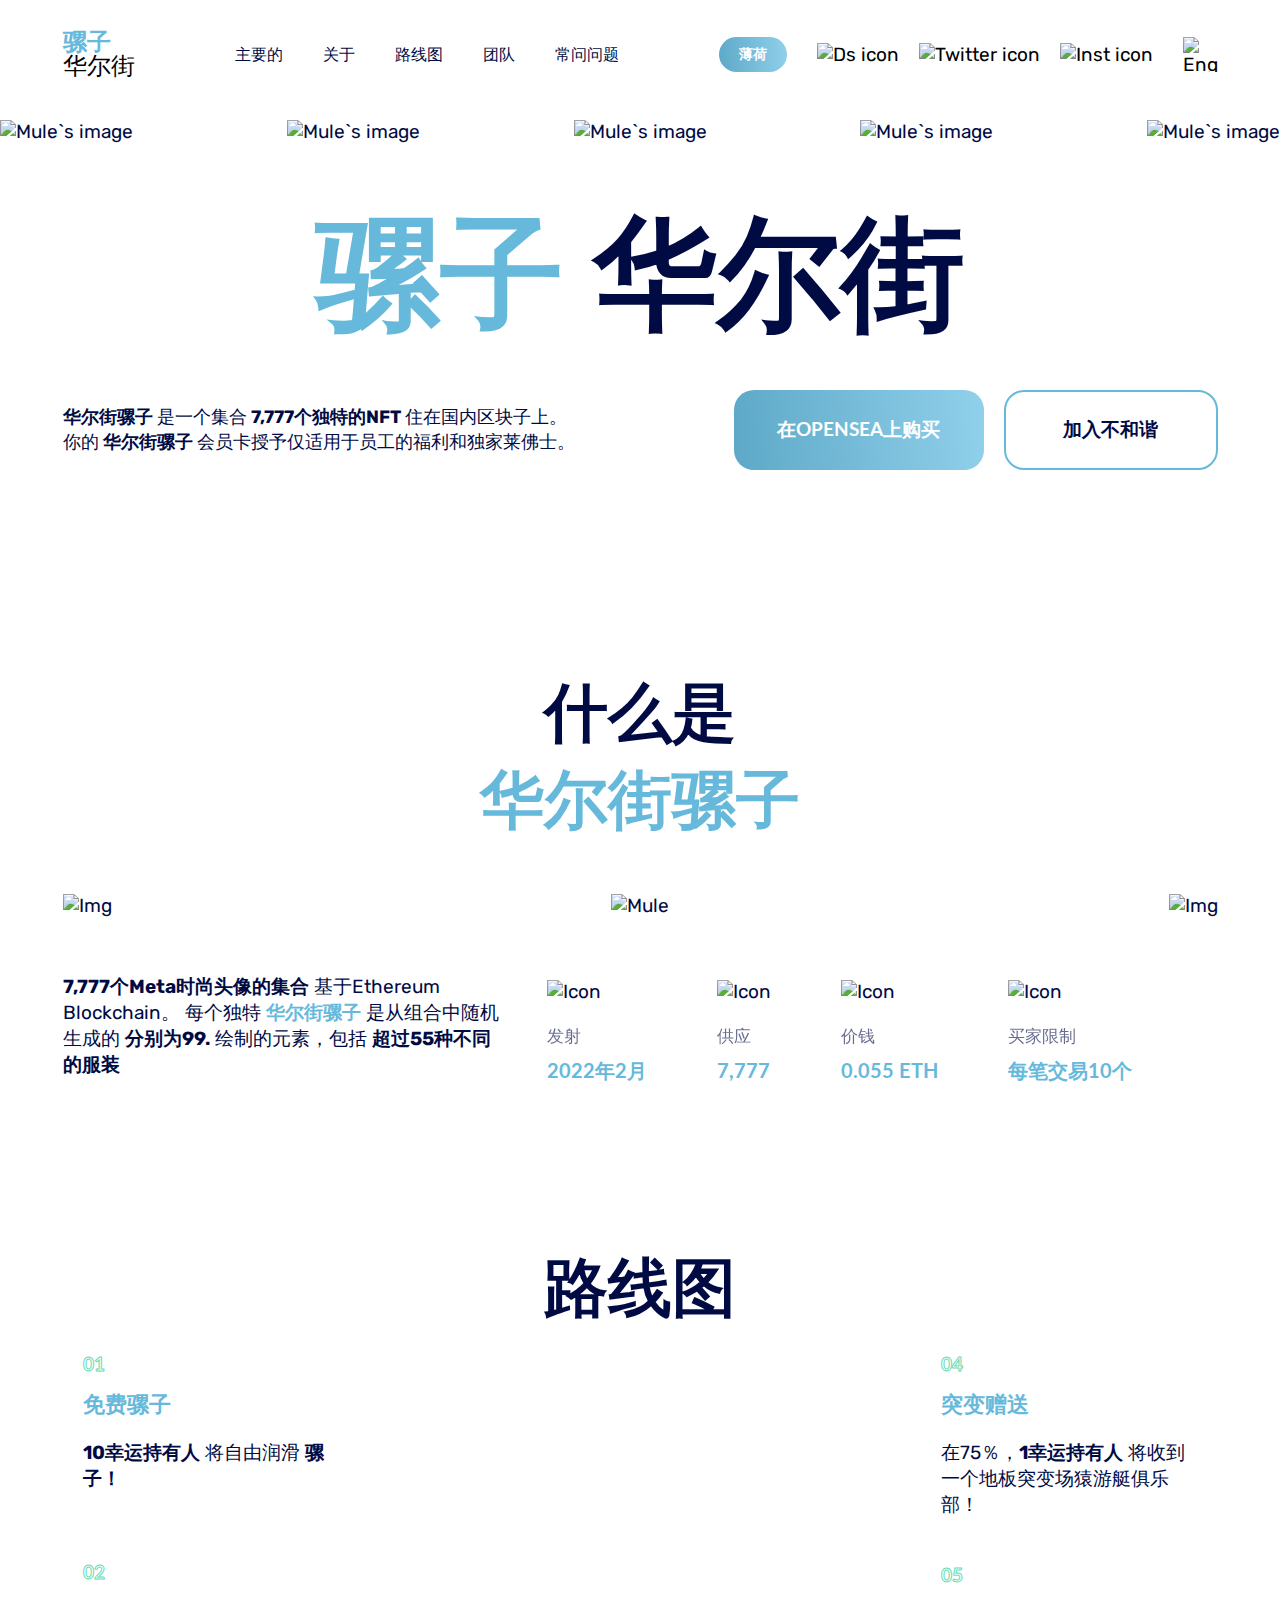
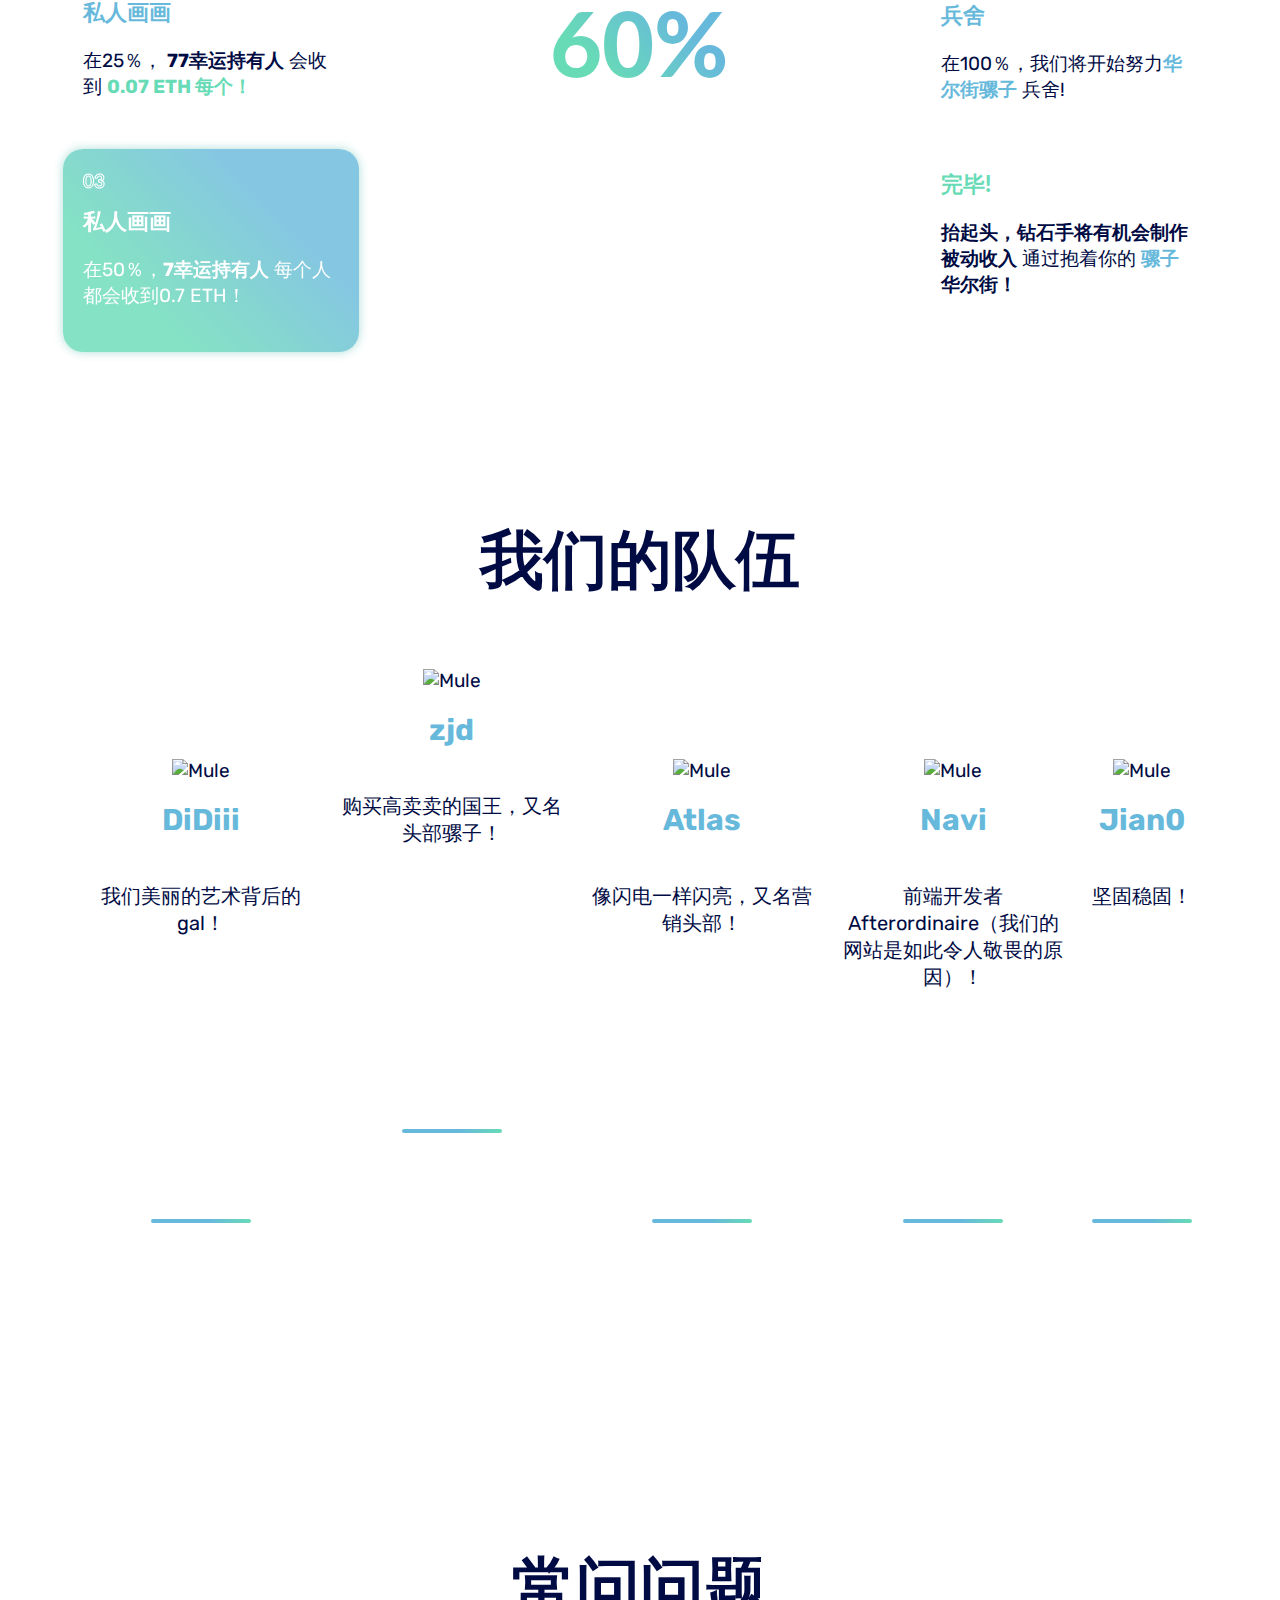
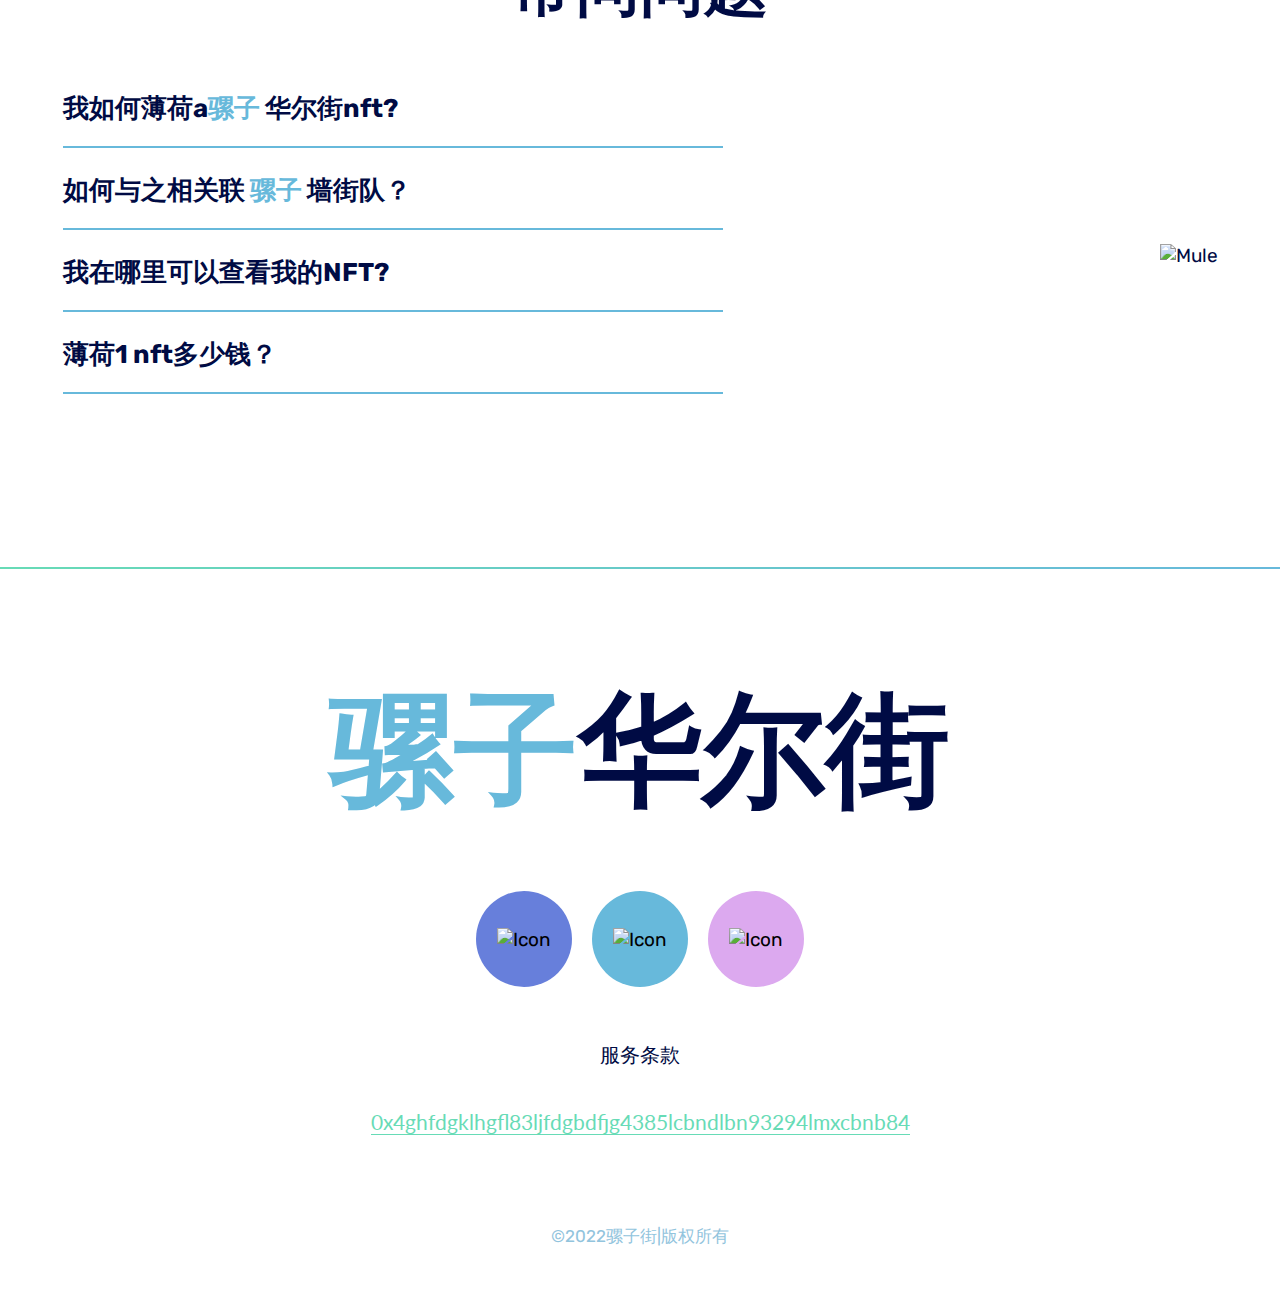
==== commit 88bb7e51: "Add files via upload" ====
--- a/index_ch.html
+++ b/index_ch.html
@@ -24,7 +24,7 @@
         <!-- Styles -->
         <link rel="stylesheet" href="css/main.css" />
         <link href="https://unpkg.com/aos@2.3.1/dist/aos.css" rel="stylesheet" />
-        <link rel="icon" href="img/icons/logo-icon.svg" type="image/x-icon" />
+        <link rel="icon" href="img/icons/favicon.png" type="image/x-icon" />
     </head>
     <body id="body">
         <header class="header" id="header">
@@ -42,9 +42,6 @@
                         <ul class="nav__list">
                             <li class="nav__item">
                                 <a href="#" class="nav__link" target="_blank" data-scroll="#header">主要的</a>
-                            </li>
-                            <li class="nav__item">
-                                <a href="#" class="nav__link" target="_blank" data-scroll="#mint">薄荷</a>
                             </li>
                             <li class="nav__item">
                                 <a href="#" class="nav__link" target="_blank" data-scroll="#about">关于</a>
@@ -66,18 +63,22 @@
                             <span class="burger"></span>
                             <span class="burger-text">菜单</span>
                         </button>
-                        <li class="socials-item">
-                            <a href="index.html">
-                                <img src="img/icons/eng.png" alt="Eng icon" />
-                            </a>
-                        </li>
+                        <ul class="socials-btns">
+                            <li class="socials-item">
+                                <a href="mint_ch.html" class="btn btn-socials">
+                                    薄荷
+                                </a>
+                            </li>
+                            <li class="socials-item">
+                                <a href="index.html">
+                                    <img src="img/icons/eng.png" alt="Eng icon" />
+                                </a>
+                            </li>
+                        </ul>
                         <nav class="mobile-nav" id="mobile-nav">
                             <ul class="nav__list">
                                 <li class="nav__item">
                                     <a href="#" class="nav__link" target="_blank" data-scroll="#header">主要的</a>
-                                </li>
-                                <li class="nav__item">
-                                    <a href="#" class="nav__link" target="_blank" data-scroll="#mint">薄荷</a>
                                 </li>
                                 <li class="nav__item">
                                     <a href="#" class="nav__link" target="_blank" data-scroll="#about">关于</a>
@@ -97,6 +98,11 @@
                     </div> <!-- /.mobile__nav-wrapper -->
                     <!-- /.mobile__nav-wrapper -->
                     <ul class="socials">
+                        <li class="socials-item">
+                            <a href="mint_ch.html" class="btn btn-socials">
+                                薄荷
+                            </a>
+                        </li>
                         <li class="socials-item">
                             <a href="https://discord.com/" target="_blank">
                                 <img src="img/icons/ds.svg" alt="Ds icon" />
@@ -148,7 +154,7 @@
                         <div class="general__desc">
                             <p class="general__desc-text">
                                 <span>华尔街骡子</span> 是一个集合
-                                <span>8,888个独特的NFT</span> 住在国内区块子上。 你的
+                                <span>7,777个独特的NFT</span> 住在国内区块子上。 你的
                                 <span>华尔街骡子</span> 会员卡授予仅适用于员工的福利和独家莱佛士。
                             </p>
                             <div class="general__buttons">
@@ -165,86 +171,6 @@
             </div> <!-- /.container -->
         </section> <!-- /.general -->
 
-        <!-- <section class="mint" id="mint">
-            <div class="container">
-                <div class="mint__inner">
-                    <div class="mint__info">
-                        <img src="img/mint/mule1.png" alt="Mule" class="mint__info-img" />
-                        <div class="mint__content">
-                            <h2 class="title">薄荷部分</h2>
-                            <div class="mint__calc">
-                                <div
-                                    class="mint__calc-btn"
-                                    id="decrease"
-                                    onclick="decreaseValue()"
-                                    value="Decrease Value"
-                                >
-                                    -
-                                </div>
-                                <input type="number" id="number" value="1" max="10" disabled/="">
-                                <div
-                                    class="mint__calc-btn"
-                                    id="increase"
-                                    onclick="increaseValue()"
-                                    value="Increase Value"
-                                >
-                                    +
-                                </div>
-                            </div>
-                            <div class="mint__price">
-                                <span><span id="price">0.1</span>eth</span>
-                            </div>
-                            <div target="_blank" class="mint__btn btn" id="mintBtn">薄荷</div>
-                            <div target="_blank" class="mint__btn btn-white btn" id="connectWalletBtn">
-                                连接钱包
-                            </div>
-                        </div>
-                        <img src="img/mint/mule2.png" alt="Mule" class="mint__info-img" />
-                    </div> 
-                </div> 
-            </div> 
-        </section> -->
-
-        <section class="mint" id="mint">
-            <div class="container">
-                <div class="mint__inner">
-                    <div class="mint__info">
-                        <img src="img/mint/mule1.png" alt="Mule" class="mint__info-img" />
-                        <div class="mint__content">
-                            <h2 class="title">薄荷部分</h2>
-                            <div class="mint__calc">
-                                <div
-                                    class="mint__calc-btn"
-                                    id="decrease"
-                                    onclick="decreaseValue()"
-                                    value="Decrease Value"
-                                >
-                                    -
-                                </div>
-                                <input type="number" id="number" value="1" max="10" disabled/="">
-                                <div
-                                    class="mint__calc-btn"
-                                    id="increase"
-                                    onclick="increaseValue()"
-                                    value="Increase Value"
-                                >
-                                    +
-                                </div>
-                            </div>
-                            <div class="mint__price">
-                                <span><span id="price">0.1</span>eth</span>
-                            </div>
-                            <a target="_blank" class="mint__btn btn">即将铸造</a>
-                            <div target="_blank" class="mint__btn btn-white btn" id="connectWalletBtn">
-                                连接钱包
-                            </div>
-                        </div>
-                        <img src="img/mint/mule2.png" alt="Mule" class="mint__info-img" />
-                    </div> 
-                </div> 
-            </div> 
-        </section>
-
         <section class="about" id="about">
             <div class="container">
                 <div class="about__inner">
@@ -265,7 +191,7 @@
                     </ul>
                     <div class="about__desc">
                         <p class="about__desc-text">
-                            <span>8,888个Meta时尚头像的集合</span> 基于Ethereum Blockchain。
+                            <span>7,777个Meta时尚头像的集合</span> 基于Ethereum Blockchain。
                             每个独特 <span>华尔街骡子</span> 是从组合中随机生成的
                             <span>分别为99.</span> 绘制的元素，包括
                             <span>超过55种不同的服装</span>
@@ -283,7 +209,7 @@
                                     <img src="img/icons/supply.svg" alt="Icon" />
                                 </div>
                                 <p class="about__item-name">供应</p>
-                                <p class="about__item-value">8,888</p>
+                                <p class="about__item-value">7,777</p>
                             </li>
                             <li class="about__info-item">
                                 <div class="about__item-img">
@@ -327,8 +253,8 @@
                                     <h3 class="map__card-title">私人画画</h3>
                                     <p class="map__text">
                                         在25％，
-                                        <span>88幸运持有人</span> 会收到
-                                        <span class="map__text-green">0.08 ETH 每个！</span>
+                                        <span>77幸运持有人</span> 会收到
+                                        <span class="map__text-green">0.07 ETH 每个！</span>
                                     </p>
                                 </div>
                             </li>
@@ -337,7 +263,7 @@
                                     <p class="map__card-number">03</p>
                                     <h3 class="map__card-title">私人画画</h3>
                                     <p class="map__text">
-                                        在50％，<span>8幸运持有人</span> 每个人都会收到0.8 ETH！
+                                        在50％，<span>7幸运持有人</span> 每个人都会收到0.7 ETH！
                                     </p>
                                 </div>
                             </li>
@@ -377,10 +303,7 @@
                                 <div class="map__card-content">
                                     <h3 class="map__card-title">完毕!</h3>
                                     <p class="map__text">
-                                        推出我们的发展路线图,
-                                        <span
-                                            >抬起头，钻石手将有机会制作被动收入</span
-                                        >
+                                        <span>抬起头，钻石手将有机会制作被动收入</span>
                                         通过抱着你的
                                         <span><span class="map__text-blue">骡子</span> 华尔街！</span>
                                     </p>
@@ -468,7 +391,7 @@
                                         </p>
                                     </div>
                                 </li>
-                                <li class="faq__accordion-item active">
+                                <li class="faq__accordion-item">
                                     <div class="faq__accordion-title">
                                         <h3>我在哪里可以查看我的NFT?</h3>
                                         <span class="faq__accordion-icon"></span>
--- a/css/main.css
+++ b/css/main.css
@@ -43,6 +43,12 @@
         Common Styles 
 ==========================*/
 
+.body__mint {
+    position: fixed;
+    width: 100%;
+    height: 100%;
+}
+
 .title {
     font-family: 'Lato', sans-serif;
     font-size: 64px;
@@ -62,6 +68,7 @@
     font-weight: 700;
     font-size: 19px;
     text-transform: uppercase;
+    border: none;
     border-radius: 20px;
     color: #fff;
     background: linear-gradient(84.14deg, #5EA9C8 1.66%, #90D0EB 99.65%);
@@ -214,12 +221,37 @@
     transition: all 0.8s;
 }
 
+.socials-item a:first-child {
+    width: auto;
+    height: 35px;
+}
+
+.btn-socials {
+    font-size: 14px;
+    border-radius: 25px;
+    padding: 10px 20px;
+    margin-right: 10px;
+}
+
+.btn-socials:hover {
+    opacity: 1 !important;
+}
+
 .socials-item a:hover {
     opacity: 0.4;
     transition: all 0.8s;
 }
 
-/* MOBILE NAV */ 
+.socials-btns {
+    display: flex;
+}
+
+.socials-btns .socials-item:first-child {
+    margin-right: 0;
+}
+
+
+/* MOBILE NAV */
 
 .mobile__nav-wrapper {
     display: none;
@@ -258,7 +290,7 @@
 
 /* Background effect */
 .mobile-nav::before {
-	 content: '';
+    content: '';
     position: absolute;
     top: 0;
     bottom: 0;
@@ -304,28 +336,33 @@
     opacity: 1;
     transform: translateY(0);
 }
+
 .mobile-nav .nav__item:nth-child(1) .nav__link {
-	transition: all 275ms 175ms
-}
+    transition: all 275ms 175ms
+}
+
 .mobile-nav .nav__item:nth-child(2) .nav__link {
-	transition: all 275ms 225ms
-}
+    transition: all 275ms 225ms
+}
+
 .mobile-nav .nav__item:nth-child(3) .nav__link {
-	transition: all 275ms 275ms
-}
+    transition: all 275ms 275ms
+}
+
 .mobile-nav .nav__item:nth-child(4) .nav__link {
-	transition: all 275ms 325ms
-}
+    transition: all 275ms 325ms
+}
+
 .mobile-nav .nav__item:nth-child(5) .nav__link {
-	transition: all 275ms 375ms
+    transition: all 275ms 375ms
 }
 
 
 /* Decoration */
 .mobile-nav .nav__list,
 .mobile-nav .nav__item {
-	list-style: none;
-	padding: 0;
+    list-style: none;
+    padding: 0;
 }
 
 .mobile__nav-wrapper .logo {
@@ -337,75 +374,75 @@
 
 /* Burger Style */
 .open__mobile {
-	position: absolute;
+    position: absolute;
     top: 45px;
-	padding-top: 20px;
+    padding-top: 20px;
     right: 15px;
-	z-index: 1000;
-	background: none;
-	border: 0;
-	cursor: pointer;
+    z-index: 1000;
+    background: none;
+    border: 0;
+    cursor: pointer;
 }
 
 .open__mobile:focus {
-	outline: none;
+    outline: none;
 }
 
 .mobile__nav-wrapper .burger {
-	position: relative;
-	display: block;
-	width: 28px;
-	height: 4px;
-	margin: 0 auto;
-	background: #000B44;
-	transform: skew(5deg);
-	transition: all .275s;
+    position: relative;
+    display: block;
+    width: 28px;
+    height: 4px;
+    margin: 0 auto;
+    background: #000B44;
+    transform: skew(5deg);
+    transition: all .275s;
 }
 
 .mobile__nav-wrapper .burger:after,
 .mobile__nav-wrapper .burger:before {
-	content: '';
-	display: block;
-	height: 100%;
-	background: #000B44;
-	transition: all .275s;
+    content: '';
+    display: block;
+    height: 100%;
+    background: #000B44;
+    transition: all .275s;
 }
 
 .mobile__nav-wrapper .burger:after {
-	transform: translateY(-12px) translateX(-2px) skew(-20deg);
+    transform: translateY(-12px) translateX(-2px) skew(-20deg);
 }
 
 .mobile__nav-wrapper .burger:before {
-	transform: translateY(-16px) skew(-10deg);
+    transform: translateY(-16px) skew(-10deg);
 }
 
 /* Toggle State part */
 .is-open .burger {
-	transform: skew(5deg) translateY(-8px) rotate(-45deg);
+    transform: skew(5deg) translateY(-8px) rotate(-45deg);
     background: #000B44;
 }
 
 .is-open .burger:before {
-	transform: translateY(0px) skew(-10deg) rotate(75deg);
+    transform: translateY(0px) skew(-10deg) rotate(75deg);
     background: #000B44;
 }
 
 .is-open .burger:after {
-	transform: translateY(-12px) translateX(10px) skew(-20deg);
+    transform: translateY(-12px) translateX(10px) skew(-20deg);
     opacity: 0;
 }
 
 /* MENU Text part */
 
 .burger-text {
-	display: block;
-	font-size: .675rem;
-	letter-spacing: .05em;
-	margin-top: .5em;
-	text-transform: uppercase;
-	font-weight: 500;
-	text-align: center;
-	color: #000B44;
+    display: block;
+    font-size: .675rem;
+    letter-spacing: .05em;
+    margin-top: .5em;
+    text-transform: uppercase;
+    font-weight: 500;
+    text-align: center;
+    color: #000B44;
 }
 
 .is-open .burger-text {
@@ -441,7 +478,7 @@
     .mobile__nav-wrapper {
         display: block;
     }
-    
+
     .mobile__nav-wrapper .socials-item {
         margin: 10px 50px 0 0;
     }
@@ -472,6 +509,11 @@
 
     .mobile-nav .nav__list {
         margin-top: 200px;
+    }
+
+    .btn-socials {
+        font-size: 10px;
+        padding: 5px 10px;
     }
 
 }
@@ -613,7 +655,7 @@
 
 @media (max-width: 700px) {
     .general__title {
-        font-size:  62px;
+        font-size: 62px;
     }
 
     .general__desc-text {
@@ -677,7 +719,16 @@
 }
 
 .mint__inner {
-    margin-top: 150px;
+    margin-top: 250px;
+}
+
+.mint__counter {
+    padding: 30px 0;
+    font-family: 'Lato', sans-serif;
+    font-size: 20px;
+    font-weight: 700;
+    color: #67B9DB;
+    text-align: center;
 }
 
 .mint__info {
@@ -736,15 +787,15 @@
     border-left: 1px solid rgba(0, 11, 68, 0.1);
     box-shadow: 0px 0px 10px rgba(0, 11, 68, 0.1);
 }
-  
+
 .mint input[type=number]::-webkit-inner-spin-button,
 .mint input[type=number]::-webkit-outer-spin-button {
     -webkit-appearance: none;
     margin: 0;
 }
-  
+
 .mint input[type=number] {
-      -moz-appearance:textfield;
+    -moz-appearance: textfield;
 }
 
 .mint__price {
@@ -777,6 +828,7 @@
 }
 
 @media (max-width: 768px) {
+
     .mint__info-img {
         max-width: 210px;
     }
@@ -814,6 +866,7 @@
 }
 
 @media (max-width: 490px) {
+
     .mint__btn {
         width: 135px;
         font-size: 13px;
@@ -831,6 +884,15 @@
 }
 
 @media (max-width: 429px) {
+
+    .mint::before {
+        background: none;
+    }
+
+    .mint .title {
+        font-size: 30px;
+    }
+
     .mint__info-img {
         max-width: 109px;
     }
@@ -838,7 +900,7 @@
     .mint::before {
         max-width: 710px;
     }
-} 
+}
 
 
 /*========================
@@ -1140,7 +1202,7 @@
     margin-bottom: 15px;
 }
 
-.map__card-title { 
+.map__card-title {
     margin-bottom: 20px;
     font-size: 22px;
     font-weight: 700;
@@ -1227,7 +1289,7 @@
 
     .map__card-number {
         margin-bottom: 10px;
-    }   
+    }
 }
 
 @media (max-width: 768px) {
@@ -1430,7 +1492,7 @@
 }
 
 @media (max-width: 768px) {
-    
+
     .team {
         margin-bottom: 120px;
     }
@@ -1581,6 +1643,7 @@
     display: flex;
     justify-content: space-between;
     margin-top: 60px;
+    align-items: center;
 }
 
 .faq__accordion {
@@ -1687,6 +1750,10 @@
     margin-top: 100px;
 }
 
+.footer__mint {
+    margin-top: 300px;
+}
+
 .footer::before {
     content: "";
     background: url(../img/footer/effect1.png);
@@ -1848,6 +1915,11 @@
 }
 
 @media (max-width: 428px) {
+
+    .footer__mint {
+        margin-top: 200px;
+    }
+
     .footer__title {
         font-size: 36px;
     }
@@ -1878,4 +1950,115 @@
     .footer::before, .footer::after {
         max-width: 710px;
     }
+}
+
+/*========================
+        Popup
+==========================*/
+
+.popup {
+    position: absolute;
+    z-index: 100;
+    top: 0;
+    left: 0;
+    display: none;
+    align-items: center;
+    justify-content: center;
+    padding: 0 15px;
+    width: 100%;
+    height: 100%;
+    background: rgba(34, 39, 68, 0.5);
+}
+
+.popup--open {
+    display: flex;
+}
+
+.popup__wrapper {
+    display: flex;
+    flex-direction: row;
+    align-items: flex-start;
+    padding: 24px;
+
+    max-width: 464px;
+
+    background: #FFFFFF;
+    border-radius: 16px;
+}
+
+.popup__error-icon {
+    width: 40px;
+    height: 40px;
+    margin-right: 16px;
+    padding: 8px;
+    background: rgba(229, 92, 111, 0.15);
+    border-radius: 90px;
+}
+
+.popup__title {
+    margin-bottom: 4px;
+    font-weight: 500;
+    font-size: 22px;
+    line-height: 28px;
+    color: #E55C6F;
+}
+
+.popup__desc {
+    font-size: 16px;
+    line-height: 22px;
+    color: #636B8D;
+}
+
+.popup__btn-close {
+    position: relative;
+    display: block;
+    width: 24px;
+    min-width: 24px;
+    margin-left: 16px;
+    height: 24px;
+    background-color: transparent;
+    border: none;
+    font-size: 0;
+    cursor: pointer;
+}
+
+.popup__btn-close::before,
+.popup__btn-close::after {
+    content: "";
+    position: absolute;
+    top: 50%;
+    left: 50%;
+    width: 16px;
+    height: 2px;
+    border-radius: 20px;
+    background-color: #B8BCCC;
+    transform: translate(-50%, -50%) rotate(45deg);
+}
+
+.popup__btn-close::after {
+    transform: translate(-50%, -50%) rotate(-45deg);
+}
+
+@media (max-width: 768px) {
+    .popup__wrapper {
+        padding: 16px;
+    }
+
+    .popup__title {
+        font-size: 20px;
+        line-height: 26px;
+    }
+
+    .popup__desc {
+        font-size: 15px;
+        line-height: 20px;
+    }
+
+    .popup__btn-close {
+        margin-left: 12px;
+    }
+
+    .popup__error-icon {
+        margin-right: 12px;
+    }
 }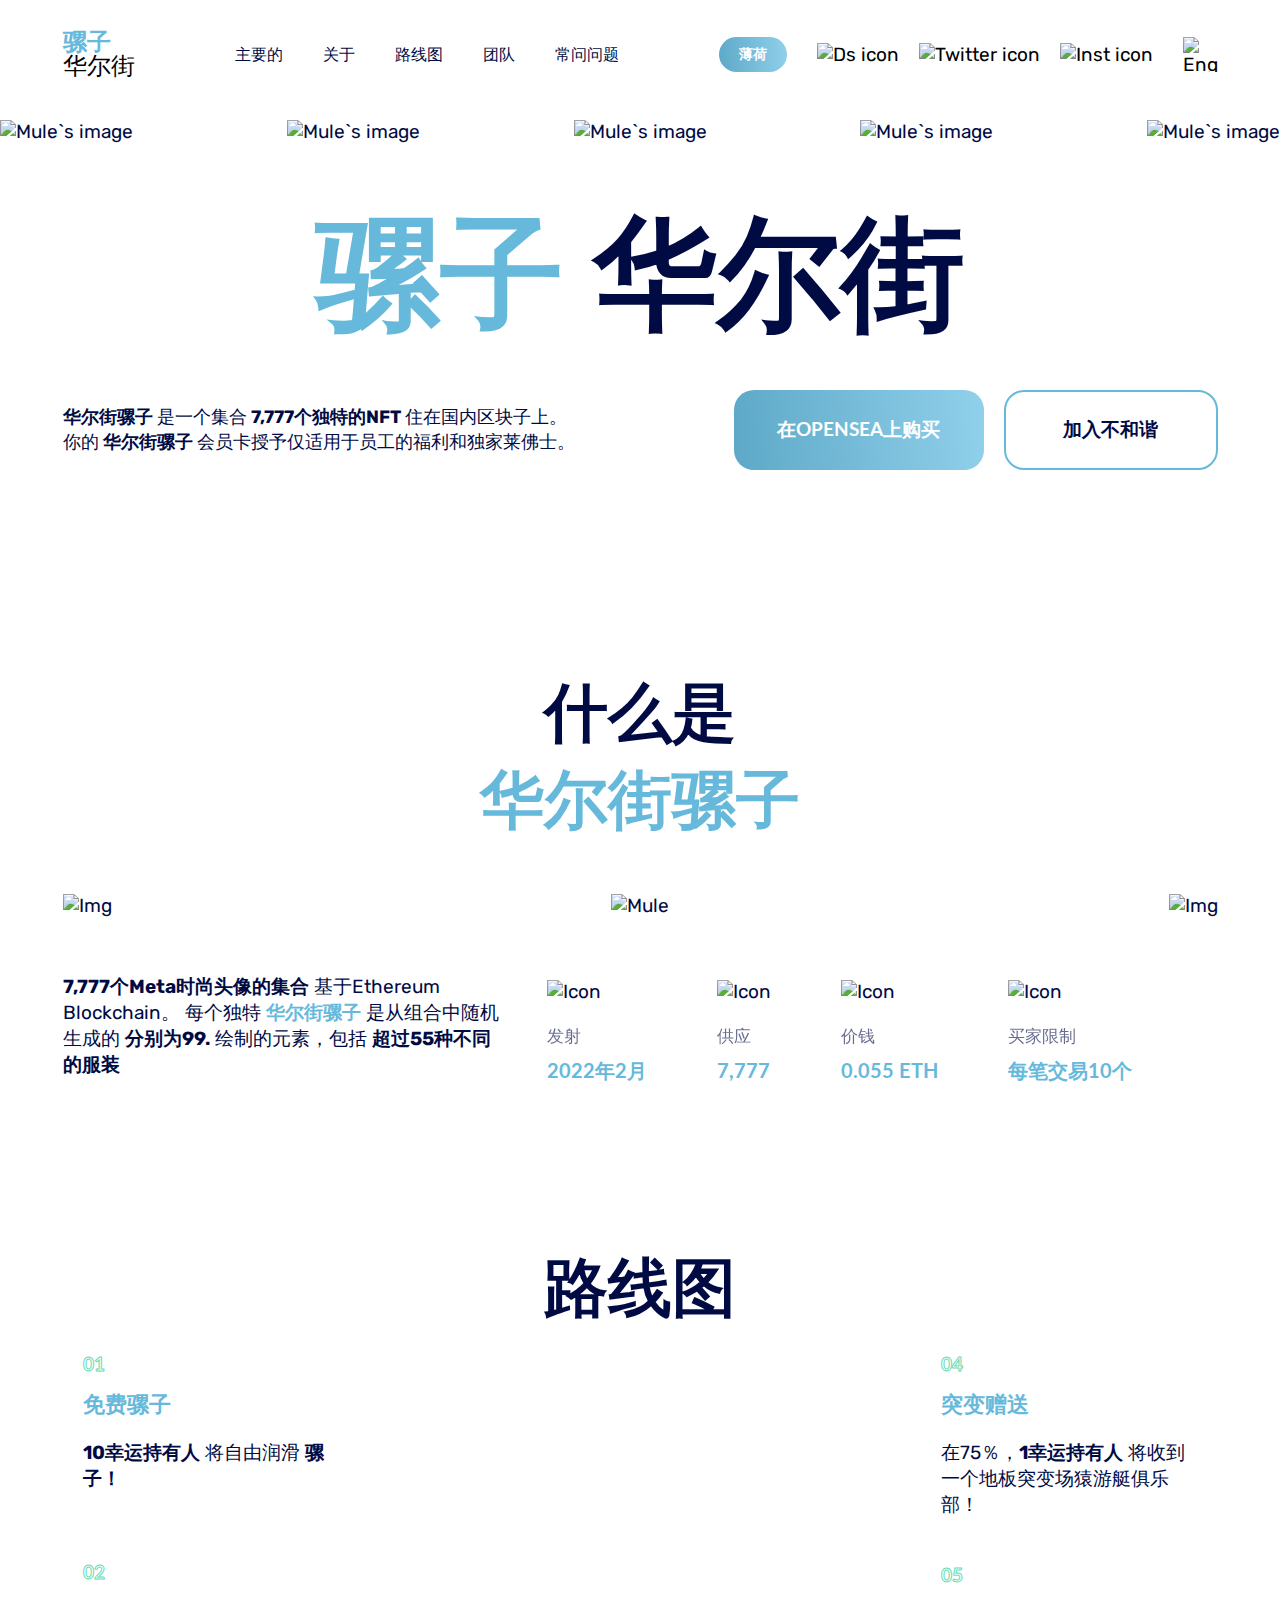
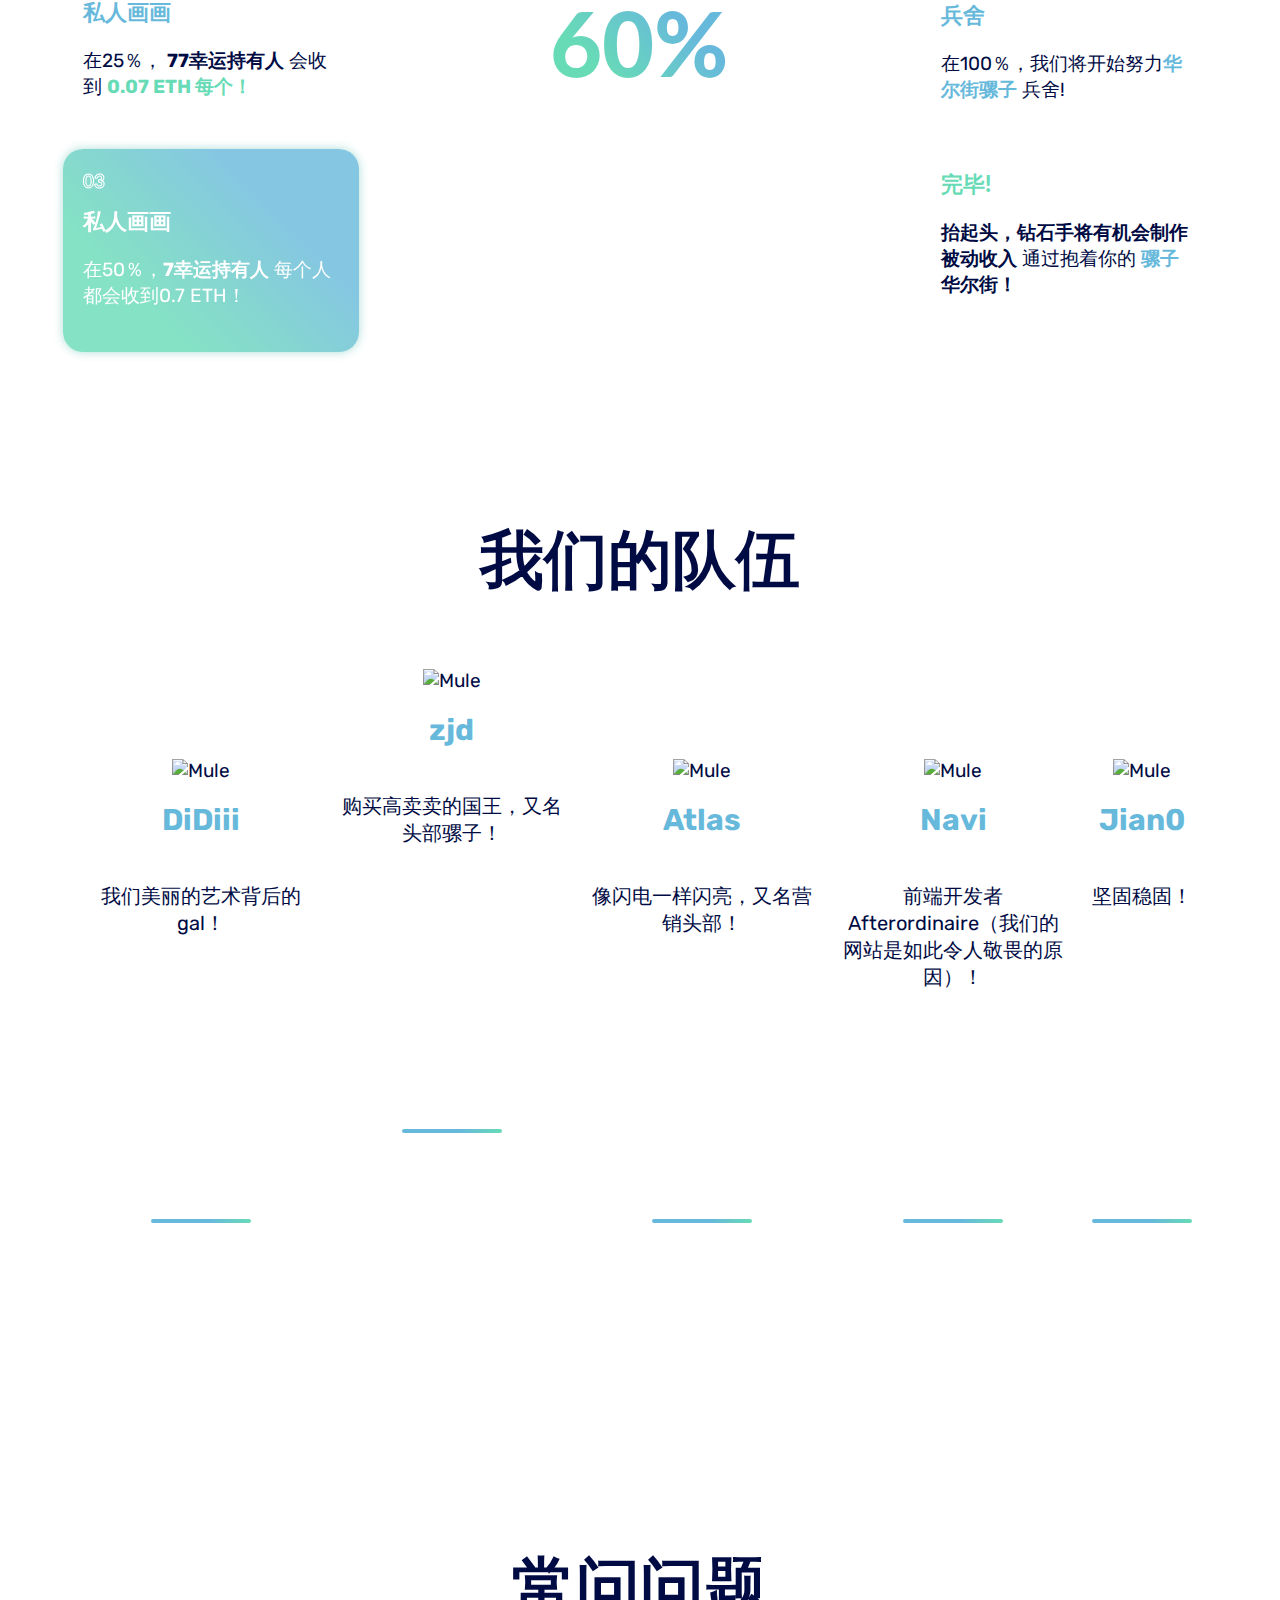
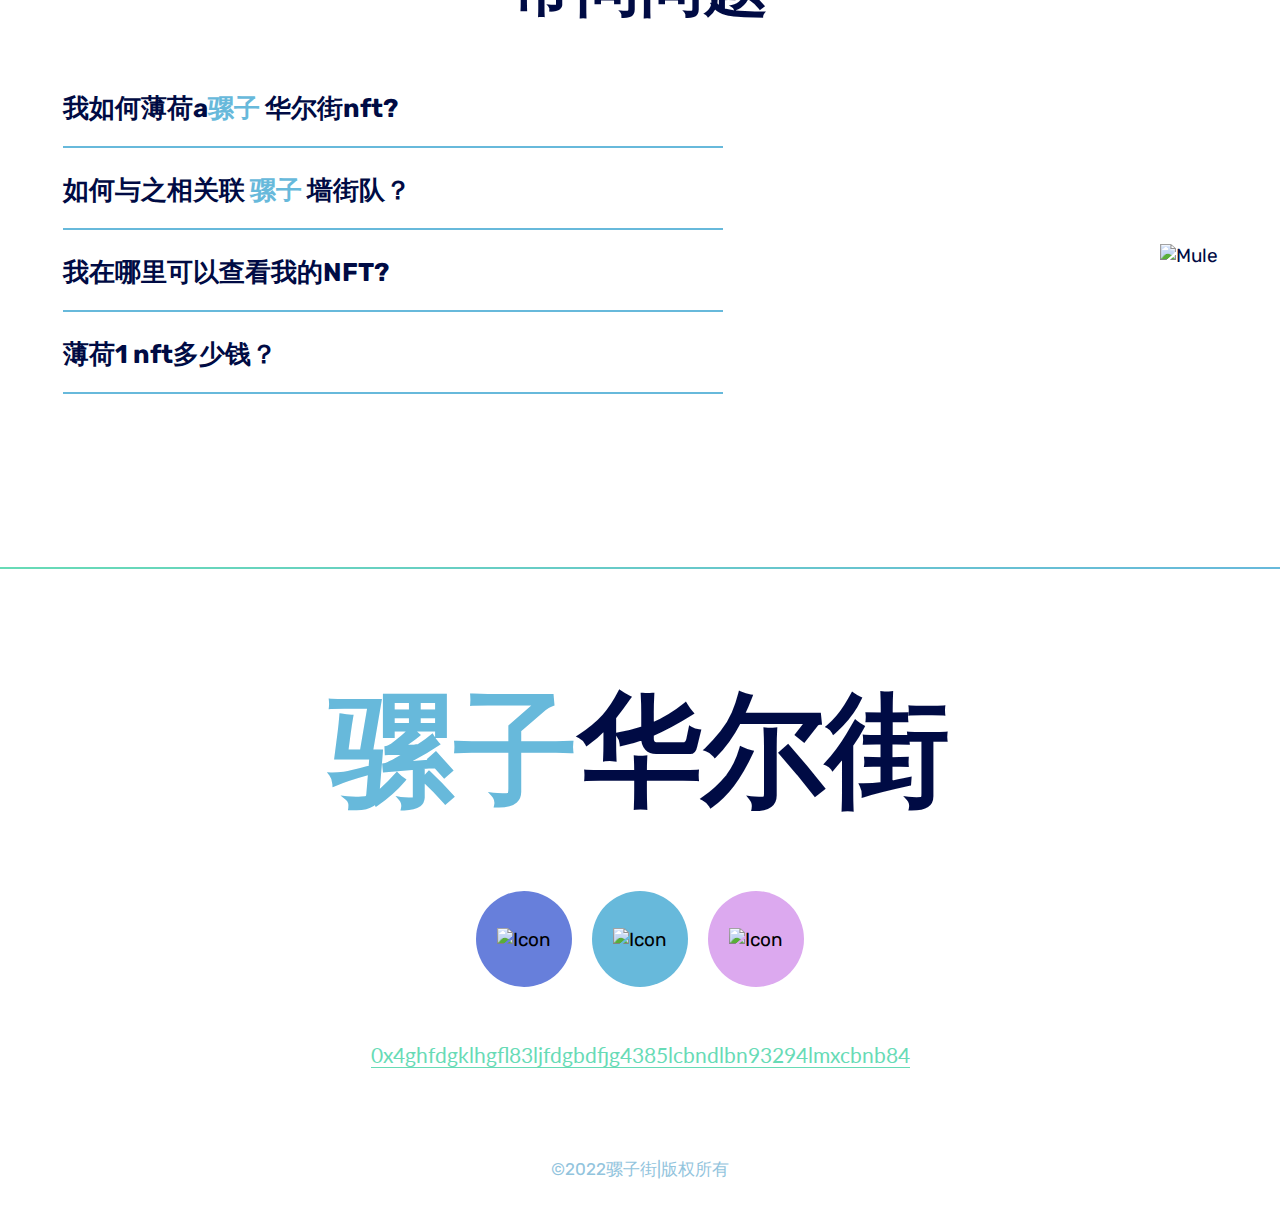
==== commit 678f8c15: "Merge branch 'pavelshaposhnikov:projects' into metamask-connect" ====
--- a/index_ch.html
+++ b/index_ch.html
@@ -443,7 +443,6 @@
                         </li>
                     </ul>
                     <div class="footer__links">
-                        <a href="userf/terms.pdf" target="_blank" class="footer__terms">服务条款</a>
                         <a href="https://etherscan.io/" target="_blank" class="footer__adress"
                             >0x4ghfdgklhgfl83ljfdgbdfjg4385lcbndlbn93294lmxcbnb84</a
                         >
--- a/css/main.css
+++ b/css/main.css
@@ -43,11 +43,6 @@
         Common Styles 
 ==========================*/
 
-.body__mint {
-    position: fixed;
-    width: 100%;
-    height: 100%;
-}
 
 .title {
     font-family: 'Lato', sans-serif;
@@ -91,6 +86,12 @@
 @media (max-width: 768px) {
     .title {
         font-size: 42px;
+    }
+
+    .body__mint {
+        position: fixed;
+        width: 100%;
+        height: 100%;
     }
 }
 
@@ -729,6 +730,11 @@
     font-weight: 700;
     color: #67B9DB;
     text-align: center;
+    visibility: hidden;
+}
+
+.mint__counter--show {
+    visibility: visible;
 }
 
 .mint__info {
@@ -742,6 +748,13 @@
     max-height: 420px;
     width: 100%;
     height: 100%;
+}
+
+.mint__counter {
+    margin-top: 15px;
+    text-transform: uppercase;
+    text-align: center;
+    font-size: 20px;
 }
 
 .mint__calc {
@@ -893,6 +906,14 @@
         font-size: 30px;
     }
 
+    .mint__counter {
+        font-size: 15px;
+    }
+
+    .mint__calc {
+        margin-top: 25px;
+    }
+
     .mint__info-img {
         max-width: 109px;
     }
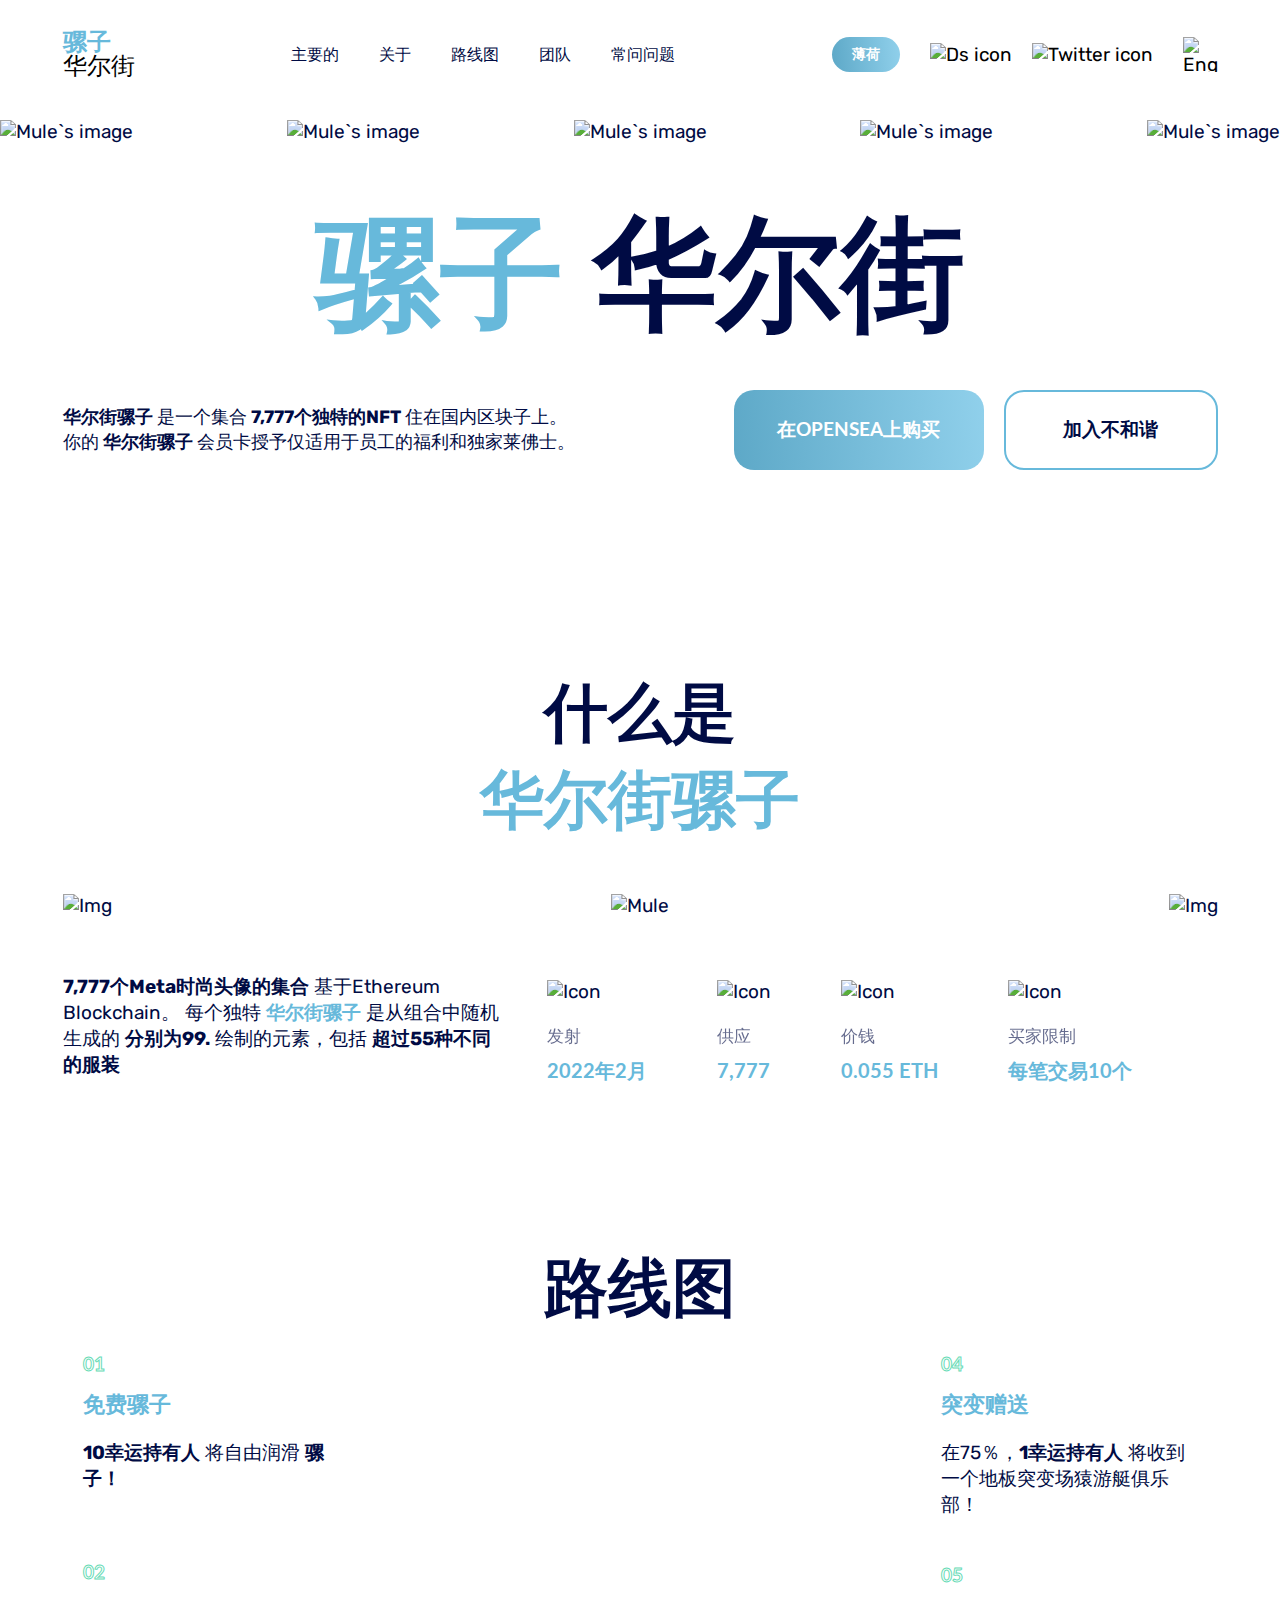
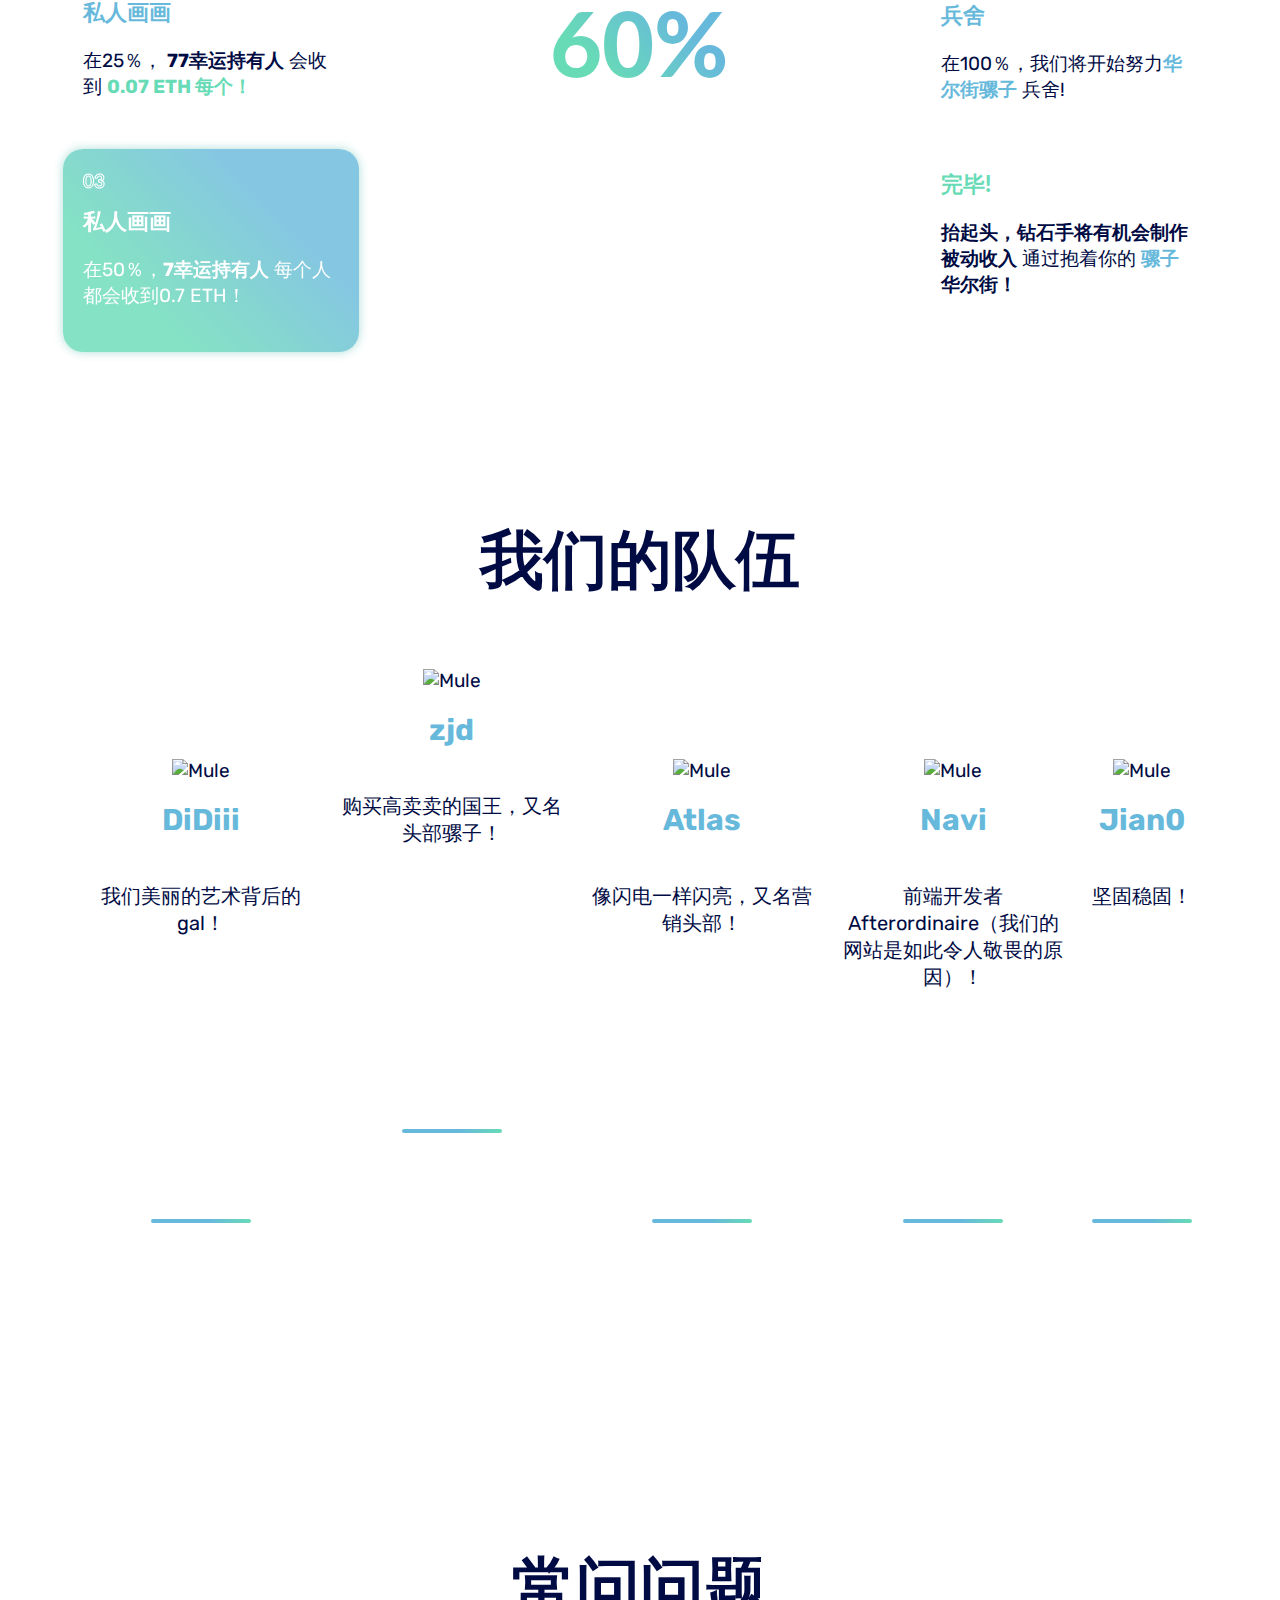
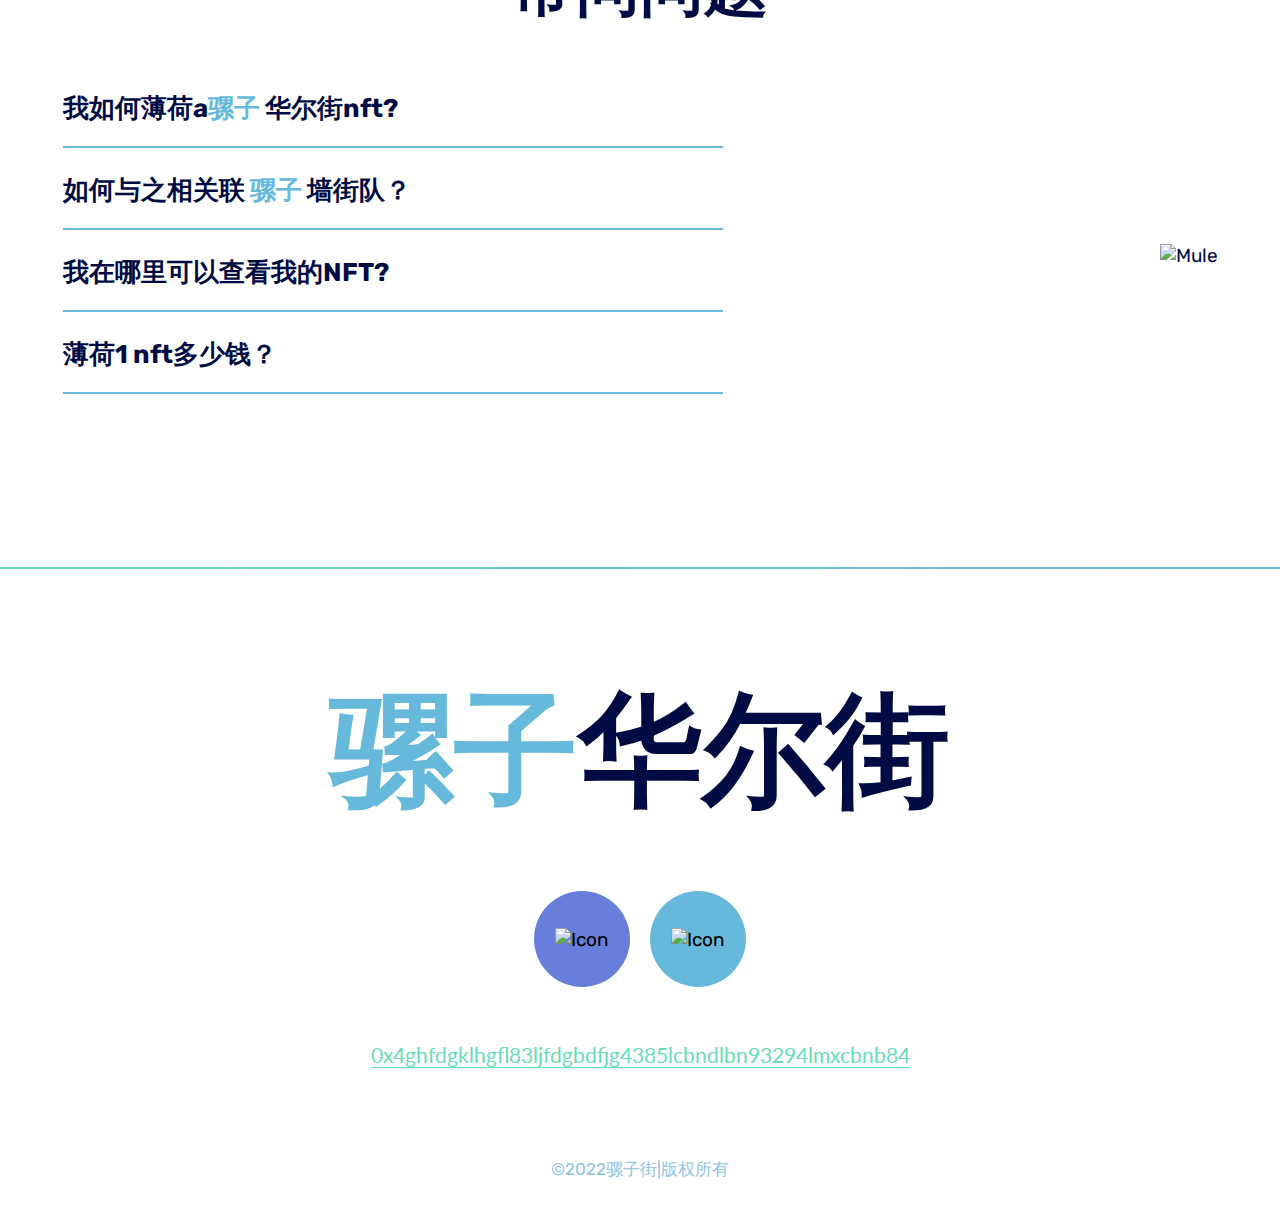
==== commit 882ebf26: "merge" ====
--- a/index_ch.html
+++ b/index_ch.html
@@ -114,11 +114,6 @@
                             </a>
                         </li>
                         <li class="socials-item">
-                            <a href="https://www.instagram.com/wallstreetmulesnft" target="_blank">
-                                <img src="img/icons/inst.svg" alt="Inst icon" />
-                            </a>
-                        </li>
-                        <li class="socials-item">
                             <a href="index.html">
                                 <img src="img/icons/eng.png" alt="Eng icon" />
                             </a>
@@ -434,11 +429,6 @@
                         <li class="footer__socials-item">
                             <a href="https://twitter.com/wallstreetmules" target="_blank" class="footer__socials-link">
                                 <img src="img/footer/twitter.svg" alt="Icon" />
-                            </a>
-                        </li>
-                        <li class="footer__socials-item">
-                            <a href="https://www.instagram.com/wallstreetmulesnft" target="_blank" class="footer__socials-link">
-                                <img src="img/footer/ins.svg" alt="Icon" />
                             </a>
                         </li>
                     </ul>
--- a/css/main.css
+++ b/css/main.css
@@ -1829,12 +1829,8 @@
     transition: all 0.5s ease;
 }
 
-.footer__socials-item:nth-child(2) .footer__socials-link {
+.footer__socials-item:last-child .footer__socials-link {
     background-color: #67B9DB;
-}
-
-.footer__socials-item:last-child .footer__socials-link {
-    background-color: #DCA9EF;
 }
 
 .footer__socials-link:hover {
@@ -1978,7 +1974,7 @@
 ==========================*/
 
 .popup {
-    position: absolute;
+    position: fixed;
     z-index: 100;
     top: 0;
     left: 0;
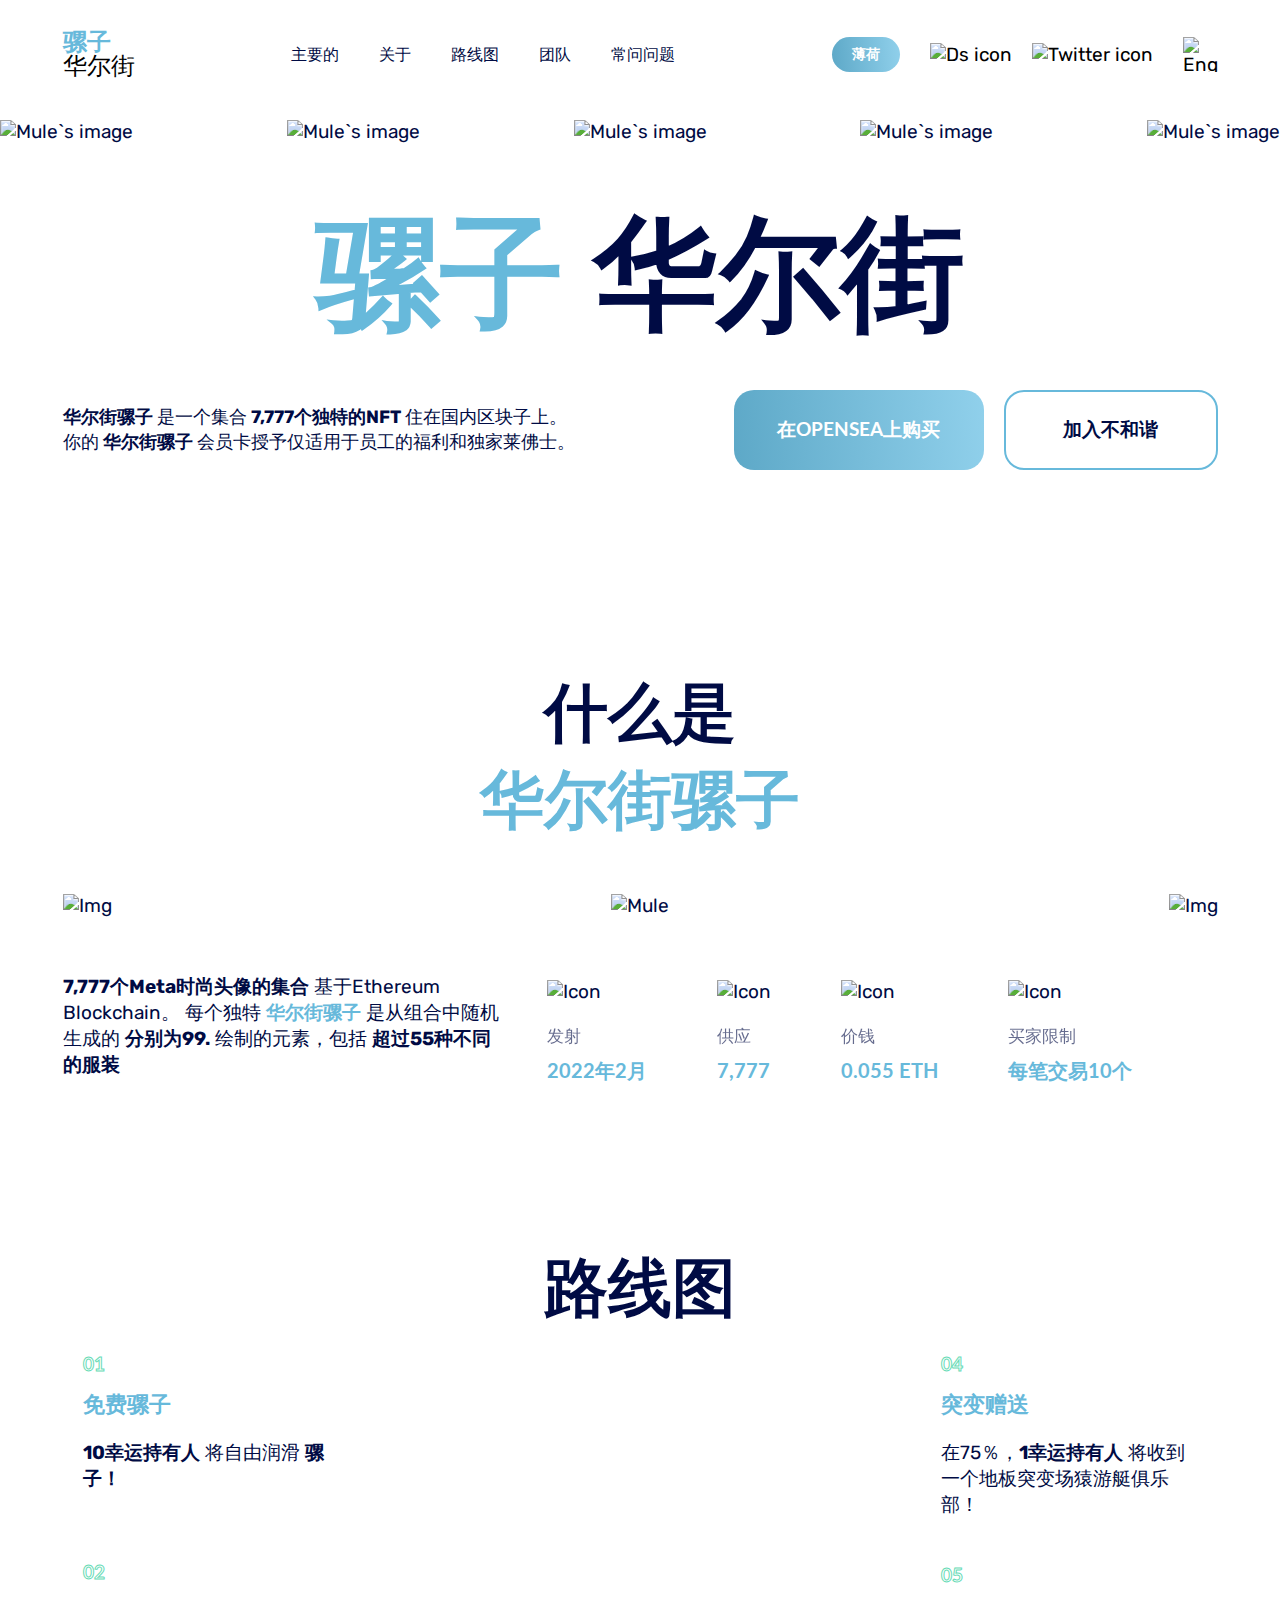
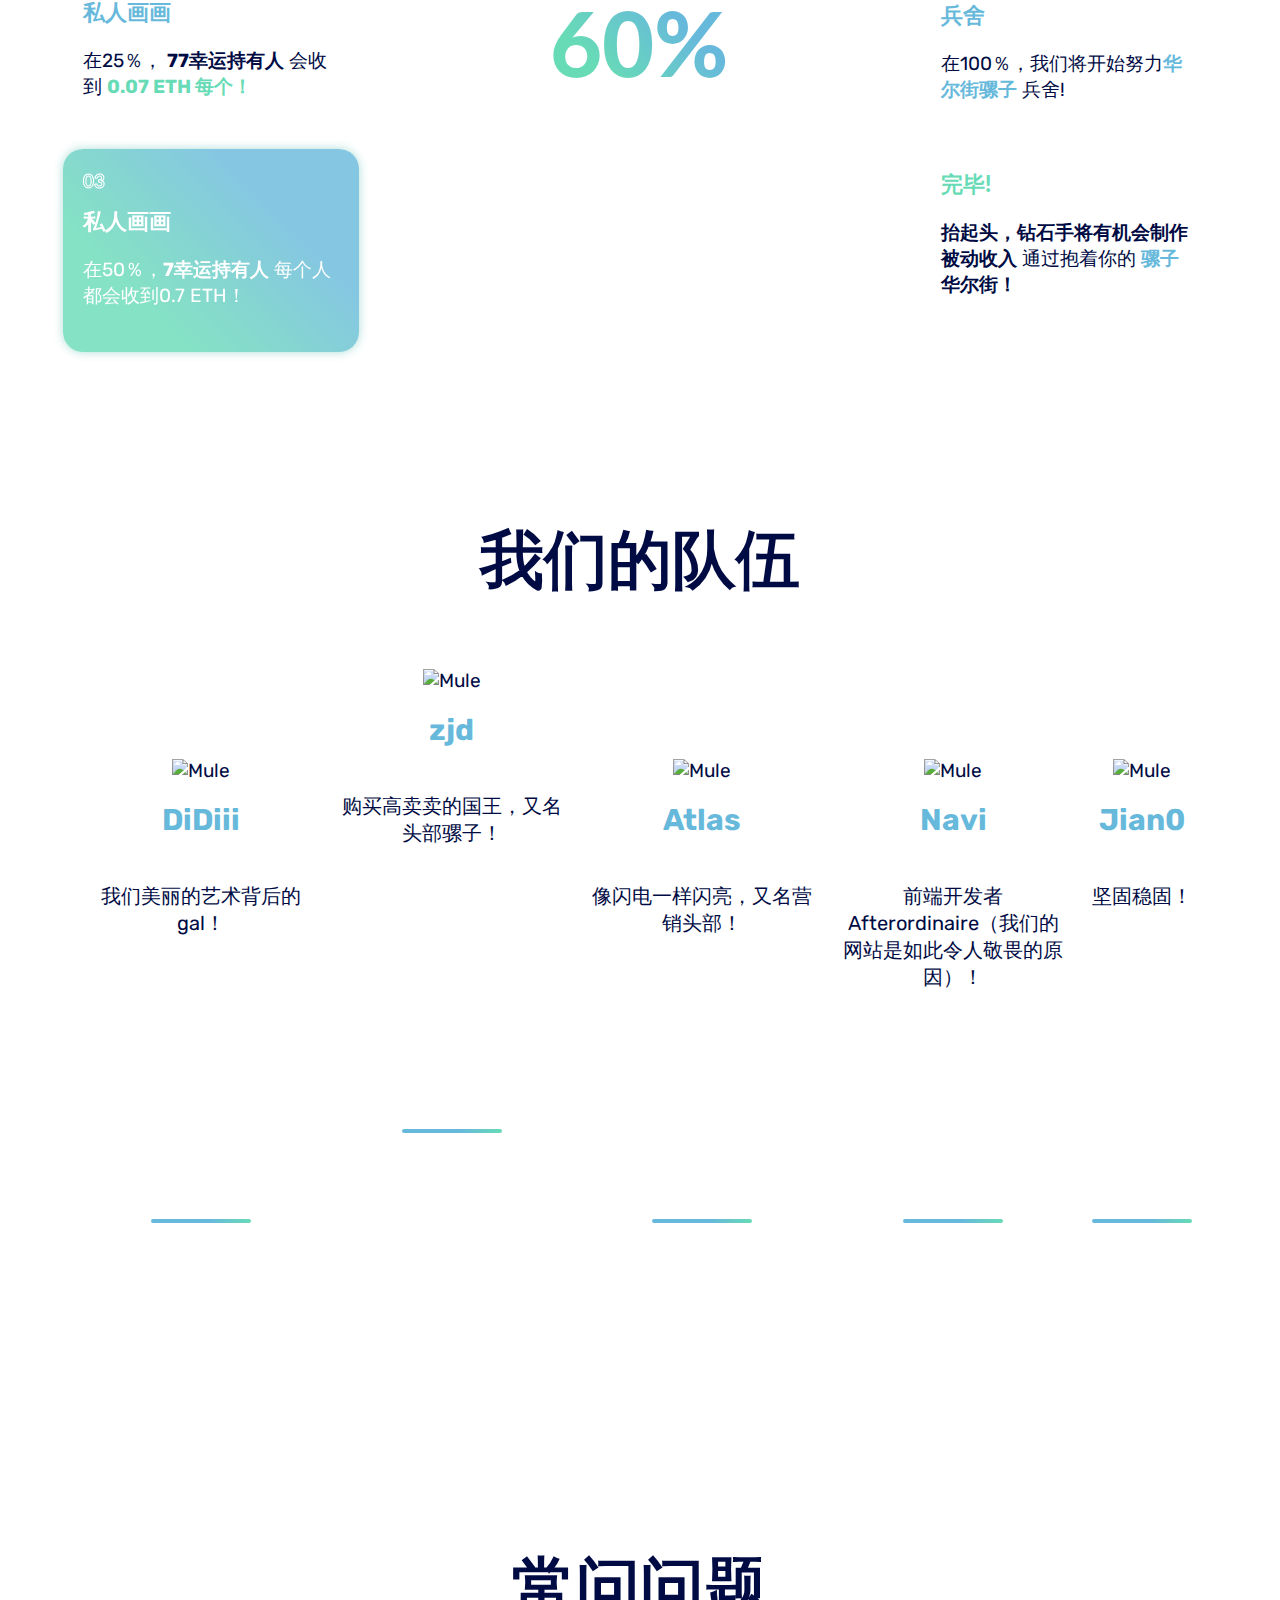
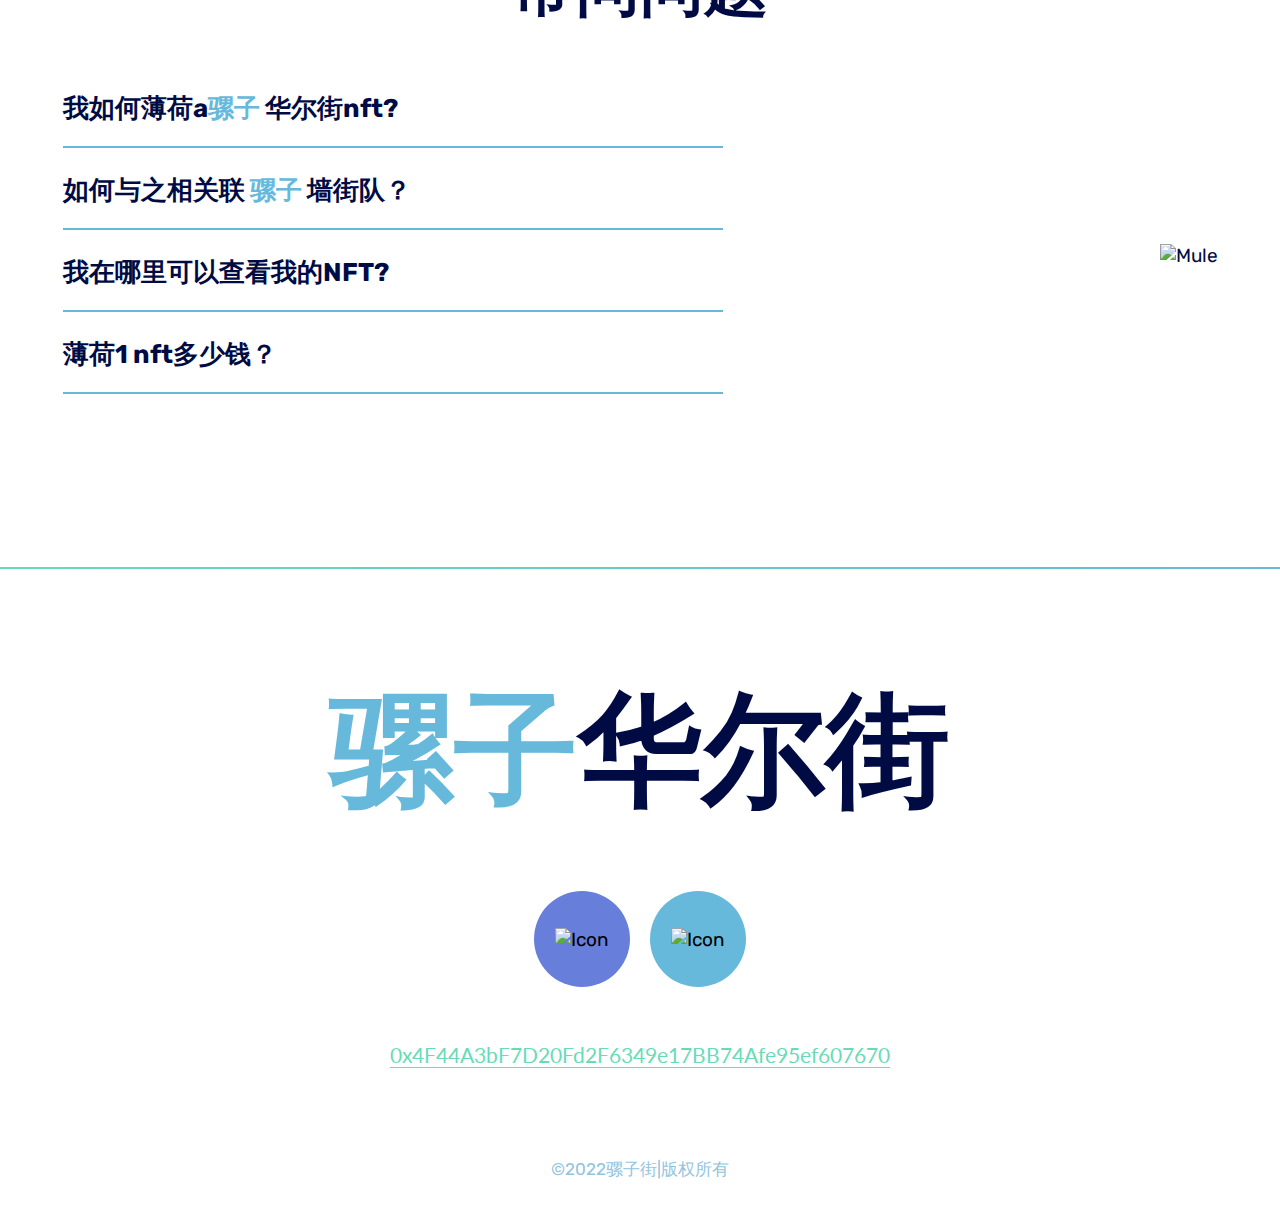
==== commit 55c93985: "Merge remote-tracking branch 'pavel/projects' into release" ====
--- a/index_ch.html
+++ b/index_ch.html
@@ -153,7 +153,7 @@
                                 <span>华尔街骡子</span> 会员卡授予仅适用于员工的福利和独家莱佛士。
                             </p>
                             <div class="general__buttons">
-                                <a href="https://opensea.io/collection/wallstreetmules" target="_blank" class="btn"
+                                <a href="https://opensea.io/collection/wall-street-mules" target="_blank" class="btn"
                                     >在opensea上购买</a
                                 >
                                 <a href="https://discord.com/" target="_blank" class="btn btn-white"
@@ -433,8 +433,8 @@
                         </li>
                     </ul>
                     <div class="footer__links">
-                        <a href="https://etherscan.io/" target="_blank" class="footer__adress"
-                            >0x4ghfdgklhgfl83ljfdgbdfjg4385lcbndlbn93294lmxcbnb84</a
+                        <a href="https://etherscan.io/address/0x4F44A3bF7D20Fd2F6349e17BB74Afe95ef607670" target="_blank" class="footer__adress"
+                            >0x4F44A3bF7D20Fd2F6349e17BB74Afe95ef607670</a
                         >
                     </div>
                     <p class="footer__copyright">©2022骡子街|版权所有</p>
